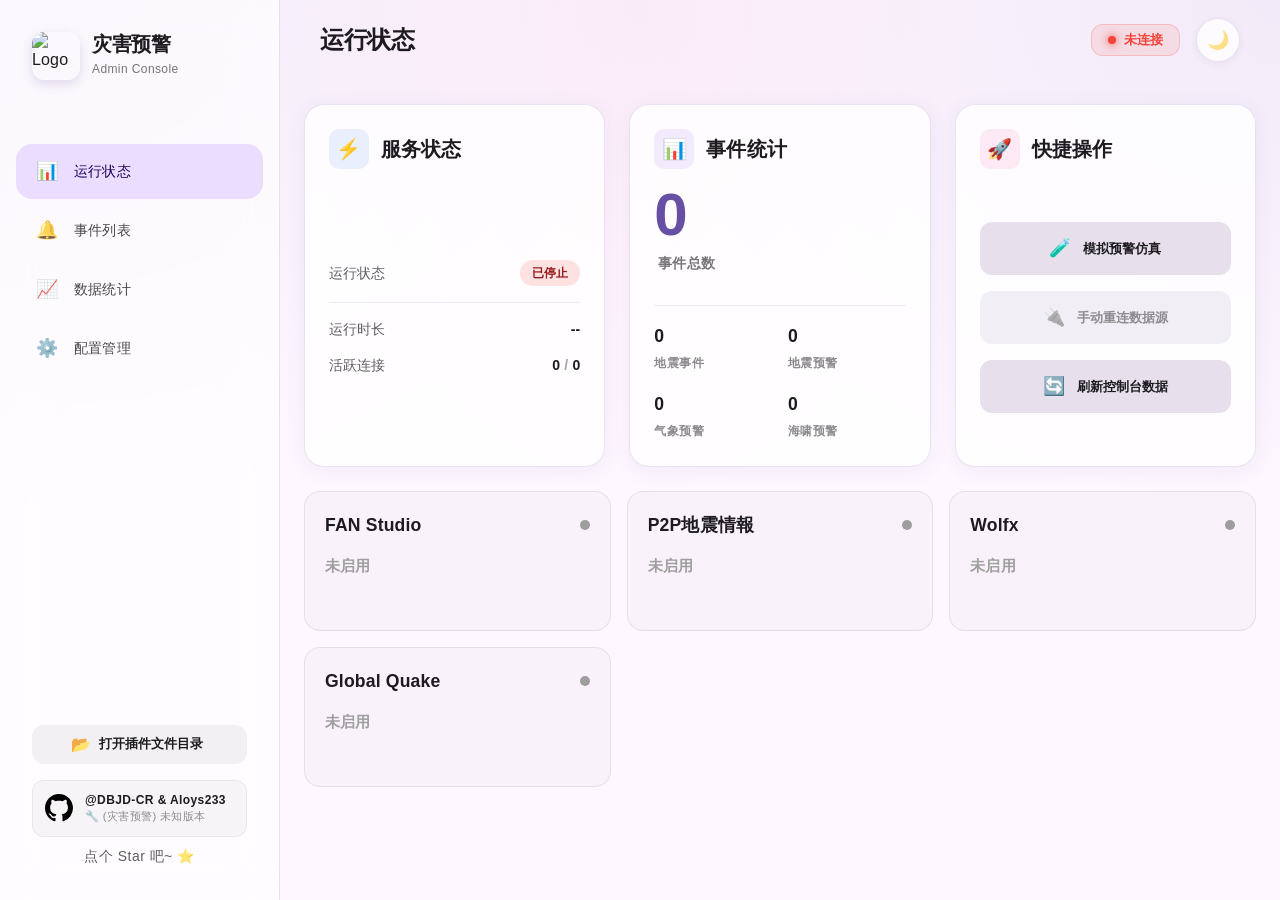
==== admin/index.html @ 59221e0e "feat: 添加数据库管理模块，支持历史事件数据的持久化存储与管理" ====
<!DOCTYPE html>
<html lang="zh-CN">

<head>
    <meta charset="UTF-8">
    <meta name="viewport" content="width=device-width, initial-scale=1.0, maximum-scale=5.0, user-scalable=yes">
    <meta name="mobile-web-app-capable" content="yes">
    <meta name="apple-mobile-web-app-capable" content="yes">
    <meta name="apple-mobile-web-app-status-bar-style" content="default">
    <title>灾害预警管理端</title>

    <!-- Favicon -->
    <link rel="icon" type="image/png" href="../logo.png">

    <!-- Fonts - 预加载 -->
    <link rel="preload" href="fonts/outfit.css" as="style">
    <link href="fonts/outfit.css" rel="stylesheet">

    <!-- 自定义 CSS -->
    <link rel="stylesheet" href="css/style.css">

    <!-- React 18 (生产环境) - defer加载 -->
    <script crossorigin src="lib/react.production.min.js" defer></script>
    <script crossorigin src="lib/react-dom.production.min.js" defer></script>

    <!-- Babel Standalone (用于浏览器实时编译 JSX) - defer加载 -->
    <script src="lib/babel.min.js" defer></script>

    <!-- Material UI 组件库 - defer加载 -->
    <script src="lib/material-ui.production.min.js" defer></script>

    <!-- Emotion (Material UI 的 CSS-in-JS 依赖) - defer加载 -->
    <script src="lib/emotion-react.umd.min.js" defer></script>
    <script src="lib/emotion-styled.umd.min.js" defer></script>
</head>

<body>
    <div id="root">
        <!-- 首屏加载骨架屏 -->
        <div id="loading-skeleton" style="
            display: flex;
            height: 100vh;
            background: linear-gradient(135deg, #667eea 0%, #764ba2 100%);
            align-items: center;
            justify-content: center;
            flex-direction: column;
            color: white;
            font-family: system-ui, -apple-system, sans-serif;
        ">
            <div style="
                width: 80px;
                height: 80px;
                background: rgba(255,255,255,0.2);
                border-radius: 20px;
                display: flex;
                align-items: center;
                justify-content: center;
                font-size: 48px;
                margin-bottom: 24px;
                animation: pulse 2s ease-in-out infinite;
            ">
                🌍
            </div>
            <div style="font-size: 24px; font-weight: 700; margin-bottom: 12px;">
                灾害预警管理端
            </div>
            <div style="font-size: 14px; opacity: 0.8; margin-bottom: 24px;">
                正在加载...
            </div>
            <!-- 进度条容器 -->
            <div style="
                width: 280px;
                height: 4px;
                background: rgba(255,255,255,0.2);
                border-radius: 2px;
                overflow: hidden;
            ">
                <!-- 进度条 -->
                <div style="
                    height: 100%;
                    width: 40%;
                    background: linear-gradient(90deg, 
                        rgba(255,255,255,0.3) 0%, 
                        rgba(255,255,255,0.9) 50%, 
                        rgba(255,255,255,0.3) 100%);
                    border-radius: 2px;
                    animation: loading-progress 1.5s ease-in-out infinite;
                "></div>
            </div>
        </div>
        <style>
            @keyframes pulse {
                0%, 100% { transform: scale(1); opacity: 1; }
                50% { transform: scale(1.05); opacity: 0.8; }
            }
            @keyframes loading-progress {
                0% {
                    transform: translateX(-100%) scaleX(0.3);
                }
                50% {
                    transform: translateX(50%) scaleX(0.8);
                }
                100% {
                    transform: translateX(200%) scaleX(0.3);
                }
            }
        </style>
    </div>

    <!-- 工具函数 -->
    <script src="js/utils/formatters.js" defer></script>

    <!-- Context -->
    <script type="text/babel" src="js/context/AppContext.jsx" defer></script>

    <!-- Hooks -->
    <script type="text/babel" src="js/hooks/useWebSocket.js" defer></script>
    <script type="text/babel" src="js/hooks/useApi.js" defer></script>

    <!-- 组件 (Components) -->
    <script type="text/babel" src="js/components/Toast.jsx" defer></script>
    <script type="text/babel" src="js/components/Header.jsx" defer></script>
    <script type="text/babel" src="js/components/Sidebar.jsx" defer></script>
    <script type="text/babel" src="js/components/StatusCard.jsx" defer></script>
    <script type="text/babel" src="js/components/StatsCard.jsx" defer></script>
    <script type="text/babel" src="js/components/ConnectionsGrid.jsx" defer></script>
    <script type="text/babel" src="js/components/NewsTicker.jsx" defer></script>
    <script type="text/babel" src="js/components/HorizontalTimeline.jsx" defer></script>
    <script type="text/babel" src="js/components/MagnitudeChart.jsx" defer></script>
    <script type="text/babel" src="js/components/TrendChart.jsx" defer></script>
    <script type="text/babel" src="js/components/CalendarHeatmap.jsx" defer></script>
    <script type="text/babel" src="js/components/EventsList.jsx" defer></script>
    <script type="text/babel" src="js/components/ConfigRenderer.jsx" defer></script>
    <script type="text/babel" src="js/components/SimulationModal.jsx" defer></script>

    <!-- 视图 (Views) -->
    <script type="text/babel" src="js/views/StatusView.jsx" defer></script>
    <script type="text/babel" src="js/views/EventsView.jsx" defer></script>
    <script type="text/babel" src="js/views/StatsView.jsx" defer></script>
    <script type="text/babel" src="js/views/ConfigView.jsx" defer></script>

    <!-- 主入口 -->
    <script type="text/babel" src="js/app.jsx" defer></script>
    
    <script>
        // 当React应用渲染完成后，移除加载骨架屏
        window.addEventListener('load', function() {
            setTimeout(function() {
                var skeleton = document.getElementById('loading-skeleton');
                if (skeleton) {
                    skeleton.style.opacity = '0';
                    skeleton.style.transition = 'opacity 0.3s ease-out';
                    setTimeout(function() {
                        skeleton.remove();
                    }, 300);
                }
            }, 100);
        });
    </script>
</body>

</html>
---- admin/fonts/outfit.css ----
@font-face {
  font-family: 'Outfit';
  font-style: normal;
  font-weight: 400;
  font-display: swap;
  src: url(outfit-400.ttf) format('truetype');
}
@font-face {
  font-family: 'Outfit';
  font-style: normal;
  font-weight: 500;
  font-display: swap;
  src: url(outfit-500.ttf) format('truetype');
}
@font-face {
  font-family: 'Outfit';
  font-style: normal;
  font-weight: 600;
  font-display: swap;
  src: url(outfit-600.ttf) format('truetype');
}
@font-face {
  font-family: 'Outfit';
  font-style: normal;
  font-weight: 700;
  font-display: swap;
  src: url(outfit-700.ttf) format('truetype');
}
@font-face {
  font-family: 'Outfit';
  font-style: normal;
  font-weight: 800;
  font-display: swap;
  src: url(outfit-800.ttf) format('truetype');
}
---- admin/fonts/outfit.css ----
@font-face {
  font-family: 'Outfit';
  font-style: normal;
  font-weight: 400;
  font-display: swap;
  src: url(outfit-400.ttf) format('truetype');
}
@font-face {
  font-family: 'Outfit';
  font-style: normal;
  font-weight: 500;
  font-display: swap;
  src: url(outfit-500.ttf) format('truetype');
}
@font-face {
  font-family: 'Outfit';
  font-style: normal;
  font-weight: 600;
  font-display: swap;
  src: url(outfit-600.ttf) format('truetype');
}
@font-face {
  font-family: 'Outfit';
  font-style: normal;
  font-weight: 700;
  font-display: swap;
  src: url(outfit-700.ttf) format('truetype');
}
@font-face {
  font-family: 'Outfit';
  font-style: normal;
  font-weight: 800;
  font-display: swap;
  src: url(outfit-800.ttf) format('truetype');
}
---- admin/css/style.css ----
/* Material Design 3 - 灾害预警主题 (增强和谐感) */
:root {
    /* --- MD3 颜色令牌 (紫色种子) --- */
    --md-sys-color-primary: #6750A4;
    --md-sys-color-on-primary: #FFFFFF;
    --md-sys-color-primary-container: #EADDFF;
    --md-sys-color-on-primary-container: #21005D;

    --md-sys-color-secondary: #625B71;
    --md-sys-color-on-secondary: #FFFFFF;
    --md-sys-color-secondary-container: #E8DEF8;
    --md-sys-color-on-secondary-container: #1D192B;

    --md-sys-color-surface: rgba(255, 255, 255, 0.8);
    --md-sys-color-on-surface: #1C1B1F;
    --md-sys-color-on-surface-variant: #49454F;
    --md-sys-color-surface-variant: #E7E0EC;
    
    --md-sys-color-background: #FEF7FF;
    --md-sys-color-outline-variant: rgba(103, 80, 164, 0.1);
    
    --glass-bg: rgba(255, 255, 255, 0.65);
    --glass-border: rgba(103, 80, 164, 0.15);
    --glass-shadow: 0 4px 20px 0 rgba(103, 80, 164, 0.08);

    /* --- 形状 --- */
    --radius-sm: 8px;
    --radius-md: 12px;
    --radius-lg: 20px;
    --radius-xl: 28px;
}

body.dark-theme {
    --md-sys-color-primary: #D0BCFF;
    --md-sys-color-on-primary: #381E72;
    --md-sys-color-primary-container: #4F378B;
    --md-sys-color-on-primary-container: #EADDFF;

    --md-sys-color-surface: rgba(28, 27, 31, 0.8);
    --md-sys-color-on-surface: #E6E1E5;
    --md-sys-color-on-surface-variant: #CAC4D0;
    --md-sys-color-surface-variant: #49454F;

    --md-sys-color-background: #141218;
    --md-sys-color-outline-variant: rgba(208, 188, 255, 0.1);

    --glass-bg: rgba(28, 27, 31, 0.7);
    --glass-border: rgba(208, 188, 255, 0.1);
    --glass-shadow: 0 8px 32px 0 rgba(0, 0, 0, 0.4);
}

/* 基础样式 */
* {
    box-sizing: border-box;
    margin: 0;
    padding: 0;
}

/* 统一过渡效果，确保主题切换时各区域动画一致 */
/* 注意：配置管理页面元素过多时，通配符选择器会导致严重的性能问题 */
body, .app, .sidebar, .main-content, .card, .btn, .nav-item, .config-card, .config-header,
.top-bar, .modal-container, input, select, textarea, button, .MuiPaper-root, .MuiAccordion-root,
.MuiAccordionSummary-root, .MuiAccordionDetails-root {
    transition: background-color 0.3s cubic-bezier(0.4, 0, 0.2, 1),
                color 0.3s cubic-bezier(0.4, 0, 0.2, 1),
                border-color 0.3s cubic-bezier(0.4, 0, 0.2, 1),
                box-shadow 0.3s cubic-bezier(0.4, 0, 0.2, 1);
}

/* 移动端触摸优化 */
html {
    -webkit-tap-highlight-color: transparent;
    -webkit-touch-callout: none;
    touch-action: manipulation;
}

body {
    background-color: var(--md-sys-color-background);
    background-image:
        radial-gradient(at 0% 0%, rgba(103, 80, 164, 0.08) 0, transparent 40%),
        radial-gradient(at 50% 0%, rgba(236, 72, 153, 0.05) 0, transparent 40%),
        radial-gradient(at 100% 0%, rgba(103, 80, 164, 0.08) 0, transparent 40%);
    background-attachment: fixed;
    color: var(--md-sys-color-on-surface);
    font-family: 'Outfit', "Microsoft YaHei", "PingFang SC", "Hiragino Sans GB", "Heiti SC", "WenQuanYi Micro Hei", -apple-system, BlinkMacSystemFont, "Segoe UI", Roboto, sans-serif;
    min-height: 100vh;
    /* 移除 body 上的 transition，使用全局通配符控制 */
    overflow-x: hidden;
}

/* 磨砂玻璃效果 */
.glass {
    background: var(--glass-bg);
    backdrop-filter: blur(16px);
    -webkit-backdrop-filter: blur(16px);
    border: 1px solid var(--glass-border);
    box-shadow: var(--glass-shadow);
}

/* 布局 */
.app {
    display: flex;
    height: 100vh;
    overflow: hidden;
}

/* 侧边栏 (左侧导航) */
.sidebar {
    width: 280px;
    height: 100%;
    background: var(--glass-bg);
    backdrop-filter: blur(24px);
    border-right: 1px solid var(--glass-border);
    display: flex;
    flex-direction: column;
    padding: 32px 16px;
    z-index: 50;
}

.sidebar-header {
    padding: 0 16px 32px;
    display: flex;
    align-items: center;
    gap: 12px;
}

.sidebar-logo-img {
    width: 48px;
    height: 48px;
    border-radius: 12px;
    box-shadow: 0 4px 12px rgba(103, 80, 164, 0.2);
    object-fit: contain;
}

.nav-item {
    padding: 14px 20px;
    border-radius: 16px;
    display: flex;
    align-items: center;
    gap: 16px;
    cursor: pointer;
    transition: all 0.25s cubic-bezier(0.4, 0, 0.2, 1);
    color: var(--md-sys-color-on-surface);
    opacity: 0.8;
    margin-bottom: 4px;
}

.nav-item:hover {
    background: rgba(103, 80, 164, 0.08);
    opacity: 1;
}

.nav-item.active {
    background: var(--md-sys-color-primary-container);
    color: var(--md-sys-color-on-primary-container);
    opacity: 1;
    font-weight: 600;
}

/* 主内容区域 */
.main-wrapper {
    flex: 1;
    display: flex;
    flex-direction: column;
    overflow: hidden;
}

.top-bar {
    height: 80px;
    padding: 0 40px;
    display: flex;
    align-items: center;
    justify-content: space-between;
    background: transparent;
}

.main-content {
    flex: 1;
    overflow-y: auto;
    padding: 0 24px 24px;
}

/* 仪表盘卡片 (Bento 风格) */
.dashboard-grid {
    display: grid;
    grid-template-columns: repeat(12, 1fr);
    gap: 24px;
}

.card {
    background: var(--md-sys-color-surface);
    border-radius: var(--radius-lg);
    padding: 24px;
    border: 1px solid var(--glass-border);
    box-shadow: var(--glass-shadow);
    transition: all 0.3s cubic-bezier(0.4, 0, 0.2, 1);
}

/* 配置页面专用卡片样式 - 固定高度，内部滚动 */
.config-card {
    height: calc(100vh - 104px); /* 视口高度减去顶部栏和边距 */
    display: flex;
    flex-direction: column;
    padding: 0 !important; /*以此接管padding控制*/
    overflow: hidden;
}

.config-header {
    padding: 20px 24px;
    flex-shrink: 0;
    border-bottom: 1px solid var(--glass-border);
    background: rgba(255, 255, 255, 0.5);
    backdrop-filter: blur(8px);
    z-index: 10;
}

body.dark-theme .config-header {
    background: rgba(20, 18, 24, 0.8); /* 增加不透明度，减弱透底亮度 */
    border-bottom: 1px solid rgba(255, 255, 255, 0.1);
}

.card:hover {
    transform: translateY(-4px);
    box-shadow: 0 12px 30px 0 rgba(103, 80, 164, 0.12);
}

/* Bento 跨列 */
.span-4 { grid-column: span 4; }
.span-8 { grid-column: span 8; }
.span-12 { grid-column: span 12; }

/* 状态徽章 */
.badge {
    padding: 4px 12px;
    border-radius: 99px;
    font-size: 12px;
    font-weight: 600;
}

.badge-success { background: #dcfce7; color: #166534; }
.badge-error { background: #fee2e2; color: #991b1b; }

/* 现有组件适配... */
.mag-badge {
    width: 48px;
    height: 48px;
    border-radius: 12px;
    display: flex;
    align-items: center;
    justify-content: center;
    font-weight: 700;
    color: white;
}

/* 按钮 */
.btn {
    padding: 10px 20px;
    border-radius: 12px;
    border: none;
    font-weight: 600;
    cursor: pointer;
    transition: all 0.2s;
}

.btn-primary {
    background: var(--md-sys-color-primary);
    color: white;
    box-shadow: 0 4px 12px rgba(59, 130, 246, 0.3);
}

.btn-primary:hover {
    transform: translateY(-1px);
    box-shadow: 0 6px 16px rgba(59, 130, 246, 0.4);
}

/* 通用操作按钮样式 */
.btn-action {
    width: 100%;
    background: var(--md-sys-color-surface-variant);
    color: var(--md-sys-color-on-surface);
    display: flex;
    align-items: center;
    justify-content: center; /* 确保水平居中 */
    gap: 12px; /* 增加图标和文字间距 */
    font-weight: 600;
    border: 1px solid transparent;
    transition: all 0.2s cubic-bezier(0.4, 0, 0.2, 1);
    padding: 12px 16px; /* 增加内边距 */
    line-height: 1.5; /* 优化行高 */
    cursor: pointer; /* 确保鼠标手势 */
}

/* 移除 .btn-action span 的默认样式干扰（如果有） */
.btn-action span {
    display: inline-flex;
    align-items: center;
    justify-content: center;
}

.btn-action:hover {
    background: var(--md-sys-color-secondary-container);
    color: var(--md-sys-color-on-secondary-container);
    border-color: var(--md-sys-color-outline-variant);
    transform: translateY(-2px);
    box-shadow: 0 4px 12px rgba(0, 0, 0, 0.08);
}

.btn-action:active {
    transform: translateY(0);
    box-shadow: none;
    opacity: 0.8; /* 增加按下时的视觉反馈 */
}

/* 暗色模式下的按钮覆盖样式 */
body.dark-theme .btn-action {
    background: rgba(255, 255, 255, 0.08); /* 稍微调亮背景 */
    color: var(--md-sys-color-on-surface);
    border: 1px solid rgba(255, 255, 255, 0.05); /* 微弱的边框增加层次感 */
}

body.dark-theme .btn-action:hover {
    background: rgba(208, 188, 255, 0.15); /* 悬停时使用更明显的主题色 */
    color: var(--md-sys-color-primary); /* 文字变亮紫色 */
    border-color: rgba(208, 188, 255, 0.3);
    box-shadow: 0 4px 16px rgba(0, 0, 0, 0.4); /* 暗色模式下更深的阴影 */
}

/* 模态框样式 */
.modal-overlay {
    position: fixed;
    inset: 0;
    background: rgba(15, 23, 42, 0.6);
    backdrop-filter: blur(8px);
    z-index: 100;
    display: flex;
    align-items: center;
    justify-content: center;
    animation: fadeIn 0.3s;
}

.modal-container {
    background: var(--md-sys-color-surface);
    width: 90%;
    max-width: 600px;
    border-radius: var(--radius-xl);
    padding: 32px;
    box-shadow: 0 25px 50px -12px rgba(0, 0, 0, 0.25);
}

@keyframes fadeIn { from { opacity: 0; } to { opacity: 1; } }

/* 滚动条 */
::-webkit-scrollbar { width: 6px; height: 6px; }
::-webkit-scrollbar-track { background: transparent; }
::-webkit-scrollbar-thumb {
    background: var(--md-sys-color-secondary-container);
    border-radius: 10px;
}
::-webkit-scrollbar-thumb:hover { background: var(--md-sys-color-secondary); }

/* 移动端滚动优化 */
.sidebar > div:nth-child(2),
.main-content {
    -webkit-overflow-scrolling: touch;
    scroll-behavior: smooth;
}

/* 按钮点击反馈 */
.nav-item,
.btn,
.btn-filter,
.event-card,
.connection-item {
    -webkit-tap-highlight-color: transparent;
    user-select: none;
}

.nav-item:active,
.btn:active,
.btn-filter:active {
    opacity: 0.7;
    transition: opacity 0.1s;
}

/* 连接网格 */
.connections-grid {
    display: grid;
    grid-template-columns: repeat(4, 1fr);
    gap: 16px;
    width: 100%;
}

.connection-item {
    background-color: var(--md-sys-color-surface);
    padding: 20px;
    border-radius: var(--radius-md);
    display: flex;
    flex-direction: column;
    gap: 8px;
    border: 1px solid var(--glass-border);
    transition: all 0.2s cubic-bezier(0.4, 0, 0.2, 1);
}

.connection-item:hover {
    transform: translateY(-2px);
    box-shadow: var(--glass-shadow);
    border-color: var(--md-sys-color-primary);
}

.connection-item.connected {
    background-color: rgba(76, 175, 80, 0.05);
    border-color: rgba(76, 175, 80, 0.2);
}

.connection-item.disconnected {
    background-color: rgba(0, 0, 0, 0.02);
    opacity: 0.8;
}

body.dark-theme .connection-item.disconnected {
    background-color: rgba(255, 255, 255, 0.02);
}

.conn-name {
    font-weight: 700;
    font-size: 15px;
}

.conn-status {
    font-size: 12px;
    font-weight: 700;
    letter-spacing: 0.5px;
    display: flex;
    justify-content: space-between;
    margin-top: 4px;
}

.connection-item.connected .conn-status {
    color: #4CAF50;
}

.connection-item.disconnected .conn-status {
    color: #F44336;
}

/* 筛选按钮 (MD3 Chips) */
.filter-group {
    display: flex;
    gap: 12px;
    background: transparent;
    padding: 0;
}

.btn-filter {
    background: transparent;
    color: var(--md-sys-color-on-surface-variant);
    border: 1px solid var(--md-sys-color-outline-variant);
    padding: 8px 20px;
    font-size: 14px;
    font-weight: 600;
    border-radius: 99px;
    cursor: pointer;
    transition: all 0.2s cubic-bezier(0.4, 0, 0.2, 1);
    display: flex;
    align-items: center;
    gap: 8px;
}

.btn-filter:hover {
    background: rgba(103, 80, 164, 0.05);
    border-color: var(--md-sys-color-primary);
}

.btn-filter.active {
    background: var(--md-sys-color-primary-container);
    color: var(--md-sys-color-on-primary-container);
    border-color: transparent;
    box-shadow: 0 2px 6px rgba(103, 80, 164, 0.1);
}

/* 事件列表和卡片 */
.events-list {
    display: flex; 
    flex-direction: column; 
    gap: 16px; 
}

.event-card {
    background: var(--md-sys-color-surface);
    padding: 20px 24px;
    border-radius: var(--radius-lg);
    display: flex;
    align-items: center;
    gap: 24px;
    border: 1px solid var(--glass-border);
    transition: all 0.25s cubic-bezier(0.4, 0, 0.2, 1);
}

.mag-badge {
    width: 56px;
    height: 56px;
    border-radius: 50% !important;
    display: flex;
    align-items: center;
    justify-content: center;
    font-weight: 800;
    font-size: 18px;
    flex-shrink: 0;
    box-shadow: 0 2px 10px rgba(0,0,0,0.04);
}

/* 徽章容器颜色 */
.badge-earthquake { background: #F3E5F5; color: #7B1FA2; }
.badge-tsunami { background: #E1F5FE; color: #0288D1; }
.badge-weather { background: #FFF3E0; color: #F57C00; }
.badge-unknown { background: #F5F5F5; color: #616161; }

body.dark-theme .badge-earthquake { background: #4A148C; color: #E1BEE7; }
body.dark-theme .badge-tsunami { background: #01579B; color: #B3E5FC; }
body.dark-theme .badge-weather { background: #E65100; color: #FFE0B2; }

.event-card:hover {
    background: var(--md-sys-color-surface-variant);
    border-color: var(--md-sys-color-primary);
    transform: translateX(6px);
}

/* 震级图表 (MD3 风格) */
.mag-stats-container {
    display: flex;
    flex-direction: column;
    gap: 20px;
    padding: 8px 0;
}

.mag-row {
    display: flex; /* 改用 Flex 布局，避免 Grid 的列宽限制导致溢出 */
    align-items: center;
    gap: 16px;
    width: 100%;
}

.mag-label {
    font-size: 15px;
    font-weight: 700;
    color: var(--md-sys-color-on-surface-variant);
    text-align: right;
    width: 90px; /* 稍微减小宽度 */
    flex-shrink: 0; /* 防止压缩 */
}

.mag-bar-container {
    height: 32px;
    background: transparent;
    display: flex;
    align-items: center;
    flex: 1; /* 占据剩余空间 */
    min-width: 0; /* 允许 Flex 子项缩小 */
}

.mag-bar-container {
    height: 32px;
    background: transparent;
    display: flex;
    align-items: center;
}

.mag-bar {
    height: 100%;
    background: var(--md-sys-color-primary);
    border-radius: 0 16px 16px 0; /* MD3 Rounded End */
    transition: width 1s cubic-bezier(0.34, 1.56, 0.64, 1);
    min-width: 6px;
}

.mag-value {
    font-size: 15px;
    font-weight: 800;
    color: var(--md-sys-color-primary);
}

.chart-card-header {
    display: flex;
    align-items: center;
    gap: 12px;
    margin-bottom: 32px;
}

.chart-card-header h6 {
    font-weight: 800;
    letter-spacing: -0.5px;
}

/* ========== 响应式设计 ========== */

/* 平板设备 (768px - 1024px) */
@media (max-width: 1024px) {
    .sidebar {
        width: 240px;
    }

    .top-bar {
        padding: 0 24px;
    }

    .main-content {
        padding: 0 24px 24px;
    }

    .dashboard-grid {
        gap: 16px;
        grid-template-columns: repeat(6, 1fr);
    }
    
    .span-4 { grid-column: span 3; }
    .span-8 { grid-column: span 6; }
    .span-12 { grid-column: span 6; }

    .connections-grid {
        grid-template-columns: repeat(2, 1fr);
        gap: 12px;
    }

    .card {
        padding: 20px;
    }
}

/* 移动设备 (最大 768px) */
@media (max-width: 768px) {
    /* 整体布局 */
    .app {
        flex-direction: column;
        height: auto;
        min-height: 100vh;
    }

    /* 侧边栏改为顶部导航 */
    .sidebar {
        width: 100%;
        height: auto;
        padding: 12px 16px;
        border-right: none;
        border-bottom: 1px solid var(--glass-border);
        flex-direction: column;
        gap: 12px;
    }

    .sidebar-header {
        padding: 0;
        flex-direction: row;
        justify-content: space-between;
        width: 100%;
    }

    .sidebar-logo-img {
        width: 40px;
        height: 40px;
    }

    /* 导航菜单横向滚动 */
    .sidebar > div:nth-child(2) {
        display: flex;
        flex-direction: row;
        gap: 8px;
        overflow-x: auto;
        overflow-y: hidden;
        margin: 0 !important;
        padding-bottom: 4px;
        -webkit-overflow-scrolling: touch;
        scrollbar-width: thin;
    }

    .nav-item {
        white-space: nowrap;
        padding: 10px 16px;
        margin-bottom: 0;
        flex-shrink: 0;
        font-size: 14px;
    }

    /* 隐藏底部信息栏在移动端 */
    .sidebar > div:nth-child(3) {
        display: none;
    }

    /* 顶部栏 */
    .top-bar {
        height: auto;
        min-height: 60px;
        padding: 12px 16px;
        flex-wrap: wrap;
        gap: 12px;
    }

    .top-bar > h5 {
        font-size: 1.25rem;
    }

    .top-bar > div {
        gap: 12px;
    }

    /* 主内容区 */
    .main-wrapper {
        flex: 1;
        overflow: visible;
    }

    .main-content {
        padding: 16px;
        overflow-y: visible;
        height: auto;
    }

    /* 网格布局 */
    .dashboard-grid {
        grid-template-columns: 1fr !important;
        gap: 12px;
    }

    .span-4, .span-8, .span-12 {
        grid-column: span 1 !important;
    }

    .connections-grid {
        grid-template-columns: 1fr;
        gap: 12px;
    }

    /* 卡片 */
    .card {
        padding: 16px;
        border-radius: var(--radius-md);
    }

    .card:hover {
        transform: none;
    }

    /* 事件卡片 */
    .event-card {
        flex-direction: row;
        flex-wrap: wrap;
        align-items: center;
        gap: 12px;
        padding: 16px;
    }

    .event-card:hover {
        transform: none;
    }

    .mag-badge {
        width: 48px;
        height: 48px;
        font-size: 16px;
    }

    /* 震级图表 */
    .mag-row {
        grid-template-columns: 70px 1fr 50px;
        gap: 10px;
    }

    .mag-label {
        font-size: 13px;
    }

    .mag-bar-container {
        height: 24px;
    }

    .mag-value {
        font-size: 13px;
    }

    /* 筛选按钮 */
    .filter-group {
        flex-wrap: wrap;
        gap: 8px;
    }

    .btn-filter {
        padding: 6px 14px;
        font-size: 13px;
    }

    /* 模态框 */
    .modal-container {
        width: calc(100% - 32px);
        max-width: none;
        padding: 20px;
        margin: 16px;
    }

    /* 连接项 */
    .connection-item {
        padding: 16px;
    }

    .connection-item:hover {
        transform: none;
    }
}

/* 小屏幕移动设备 (最大 480px) */
@media (max-width: 480px) {
    .sidebar {
        padding: 10px 12px;
    }

    .sidebar-header {
        gap: 8px;
    }

    .sidebar-logo-img {
        width: 36px;
        height: 36px;
    }

    .sidebar-header h6 {
        font-size: 1.1rem;
    }

    .sidebar-header .MuiTypography-caption {
        font-size: 0.7rem;
    }

    .nav-item {
        padding: 8px 14px;
        font-size: 13px;
    }

    .nav-item span {
        font-size: 16px !important;
    }

    .top-bar {
        padding: 10px 12px;
        min-height: 56px;
    }

    .top-bar > h5 {
        font-size: 1.1rem;
    }

    .top-bar > div > div {
        padding: 5px 12px;
    }

    .top-bar button {
        width: 40px !important;
        height: 40px !important;
    }

    .main-content {
        padding: 12px;
    }

    .card {
        padding: 14px;
    }

    .event-card {
        padding: 14px;
        gap: 10px;
    }

    .mag-badge {
        width: 44px;
        height: 44px;
        font-size: 15px;
    }

    .connection-item {
        padding: 12px;
    }

    .conn-name {
        font-size: 14px;
    }

    .conn-status {
        font-size: 11px;
    }

    .mag-row {
        grid-template-columns: 65px 1fr 45px;
        gap: 8px;
    }

    .mag-label {
        font-size: 12px;
    }

    .mag-bar-container {
        height: 20px;
    }

    .mag-value {
        font-size: 12px;
    }

    .btn {
        padding: 8px 14px;
        font-size: 13px;
    }

    .btn-filter {
        padding: 5px 12px;
        font-size: 12px;
    }

    .modal-container {
        padding: 16px;
        margin: 12px;
        width: calc(100% - 24px);
    }

    /* 统计卡片 */
    .chart-card-header {
        margin-bottom: 20px;
    }

    .chart-card-header h6 {
        font-size: 1rem;
    }
}

/* 超小屏幕 (最大 360px) */
@media (max-width: 360px) {
    .sidebar {
        padding: 8px 10px;
    }

    .sidebar-logo-img {
        width: 32px;
        height: 32px;
    }

    .nav-item {
        padding: 7px 12px;
        font-size: 12px;
    }

    .top-bar {
        padding: 8px 10px;
    }

    .main-content {
        padding: 10px;
    }

    .card {
        padding: 12px;
    }

    .event-card {
        padding: 12px;
    }
}

/* 横屏模式优化 */
@media (max-height: 600px) and (orientation: landscape) {
    .app {
        flex-direction: row;
    }

    .sidebar {
        width: 220px;
        height: 100vh;
        border-right: 1px solid var(--glass-border);
        border-bottom: none;
        padding: 16px 12px;
    }

    .sidebar-header {
        flex-direction: column;
        padding-bottom: 16px;
    }

    .sidebar > div:nth-child(2) {
        flex-direction: column;
        overflow-x: visible;
        overflow-y: auto;
    }

    .sidebar > div:nth-child(3) {
        display: block;
    }

    .nav-item {
        margin-bottom: 4px;
    }

    .top-bar {
        height: 56px;
        padding: 0 16px;
    }

    .card {
        padding: 14px;
    }
}

/* 打印样式 */
@media print {
    .sidebar {
        display: none !important;
    }

    .top-bar {
        display: none !important;
    }

    .main-content {
        padding: 0 !important;
    }

    .card {
        box-shadow: none !important;
        border: 1px solid #ddd !important;
        break-inside: avoid;
    }

    .event-card:hover {
        transform: none !important;
    }
}
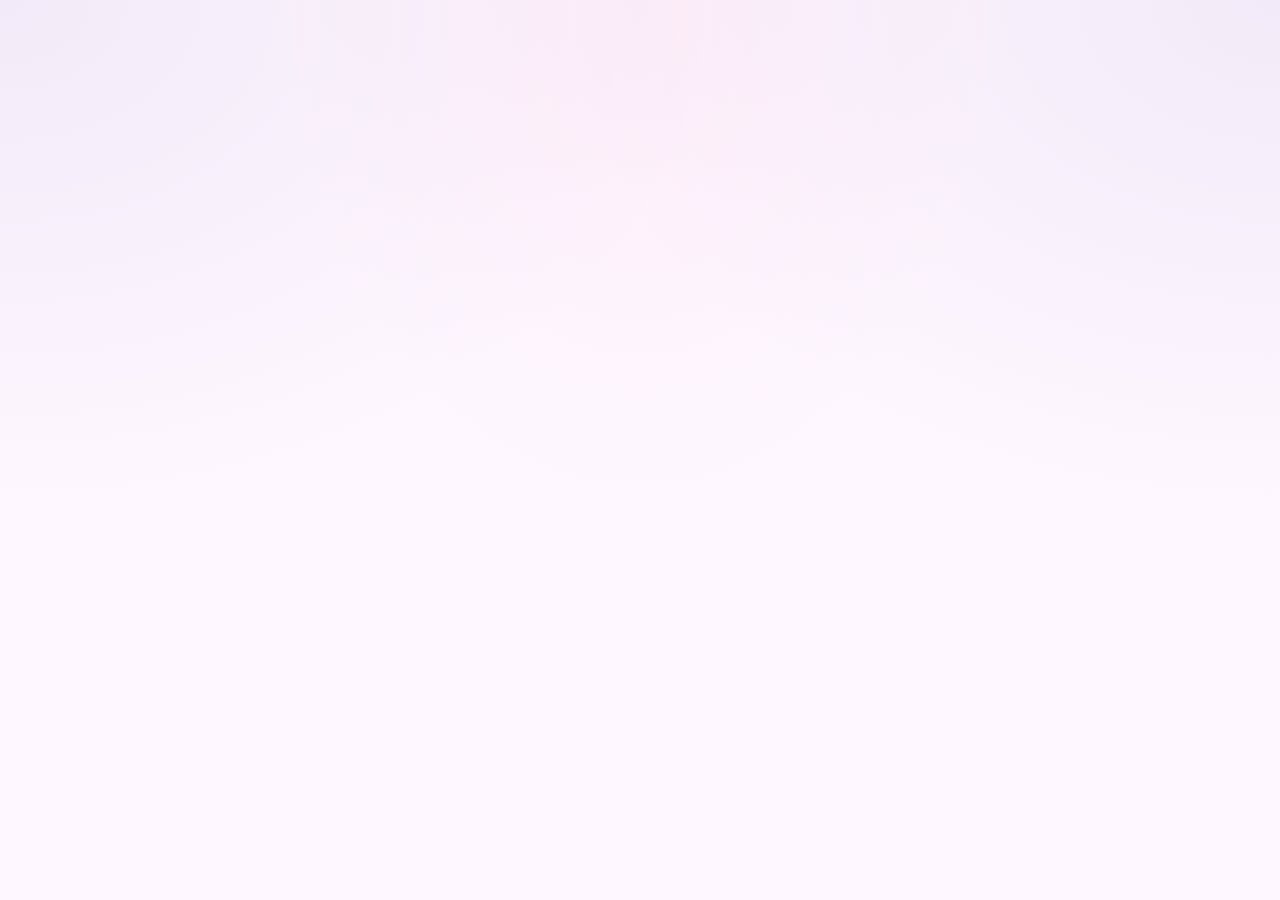
==== commit df61fc1e: "feat: 优化请求 URL 构建逻辑；增强 JSON 数据迁移和备份机制；更新 Toast 组件的自动关闭逻辑；添加后台延迟检测任务" ====
--- a/admin/index.html
+++ b/admin/index.html
@@ -23,8 +23,8 @@
     <script crossorigin src="lib/react.production.min.js" defer></script>
     <script crossorigin src="lib/react-dom.production.min.js" defer></script>
 
-    <!-- Babel Standalone (用于浏览器实时编译 JSX) - defer加载 -->
-    <script src="lib/babel.min.js" defer></script>
+    <!-- Babel Standalone (用于浏览器实时编译 JSX) - 不使用defer，确保在JSX脚本前加载 -->
+    <script src="lib/babel.min.js"></script>
 
     <!-- Material UI 组件库 - defer加载 -->
     <script src="lib/material-ui.production.min.js" defer></script>
@@ -111,36 +111,36 @@
     <script src="js/utils/formatters.js" defer></script>
 
     <!-- Context -->
-    <script type="text/babel" src="js/context/AppContext.jsx" defer></script>
+    <script type="text/babel" src="js/context/AppContext.jsx"></script>
 
     <!-- Hooks -->
-    <script type="text/babel" src="js/hooks/useWebSocket.js" defer></script>
-    <script type="text/babel" src="js/hooks/useApi.js" defer></script>
+    <script type="text/babel" src="js/hooks/useWebSocket.js"></script>
+    <script type="text/babel" src="js/hooks/useApi.js"></script>
 
     <!-- 组件 (Components) -->
-    <script type="text/babel" src="js/components/Toast.jsx" defer></script>
-    <script type="text/babel" src="js/components/Header.jsx" defer></script>
-    <script type="text/babel" src="js/components/Sidebar.jsx" defer></script>
-    <script type="text/babel" src="js/components/StatusCard.jsx" defer></script>
-    <script type="text/babel" src="js/components/StatsCard.jsx" defer></script>
-    <script type="text/babel" src="js/components/ConnectionsGrid.jsx" defer></script>
-    <script type="text/babel" src="js/components/NewsTicker.jsx" defer></script>
-    <script type="text/babel" src="js/components/HorizontalTimeline.jsx" defer></script>
-    <script type="text/babel" src="js/components/MagnitudeChart.jsx" defer></script>
-    <script type="text/babel" src="js/components/TrendChart.jsx" defer></script>
-    <script type="text/babel" src="js/components/CalendarHeatmap.jsx" defer></script>
-    <script type="text/babel" src="js/components/EventsList.jsx" defer></script>
-    <script type="text/babel" src="js/components/ConfigRenderer.jsx" defer></script>
-    <script type="text/babel" src="js/components/SimulationModal.jsx" defer></script>
+    <script type="text/babel" src="js/components/Toast.jsx"></script>
+    <script type="text/babel" src="js/components/Header.jsx"></script>
+    <script type="text/babel" src="js/components/Sidebar.jsx"></script>
+    <script type="text/babel" src="js/components/StatusCard.jsx"></script>
+    <script type="text/babel" src="js/components/StatsCard.jsx"></script>
+    <script type="text/babel" src="js/components/ConnectionsGrid.jsx"></script>
+    <script type="text/babel" src="js/components/NewsTicker.jsx"></script>
+    <script type="text/babel" src="js/components/HorizontalTimeline.jsx"></script>
+    <script type="text/babel" src="js/components/MagnitudeChart.jsx"></script>
+    <script type="text/babel" src="js/components/TrendChart.jsx"></script>
+    <script type="text/babel" src="js/components/CalendarHeatmap.jsx"></script>
+    <script type="text/babel" src="js/components/EventsList.jsx"></script>
+    <script type="text/babel" src="js/components/ConfigRenderer.jsx"></script>
+    <script type="text/babel" src="js/components/SimulationModal.jsx"></script>
 
     <!-- 视图 (Views) -->
-    <script type="text/babel" src="js/views/StatusView.jsx" defer></script>
-    <script type="text/babel" src="js/views/EventsView.jsx" defer></script>
-    <script type="text/babel" src="js/views/StatsView.jsx" defer></script>
-    <script type="text/babel" src="js/views/ConfigView.jsx" defer></script>
+    <script type="text/babel" src="js/views/StatusView.jsx"></script>
+    <script type="text/babel" src="js/views/EventsView.jsx"></script>
+    <script type="text/babel" src="js/views/StatsView.jsx"></script>
+    <script type="text/babel" src="js/views/ConfigView.jsx"></script>
 
     <!-- 主入口 -->
-    <script type="text/babel" src="js/app.jsx" defer></script>
+    <script type="text/babel" src="js/app.jsx"></script>
     
     <script>
         // 当React应用渲染完成后，移除加载骨架屏
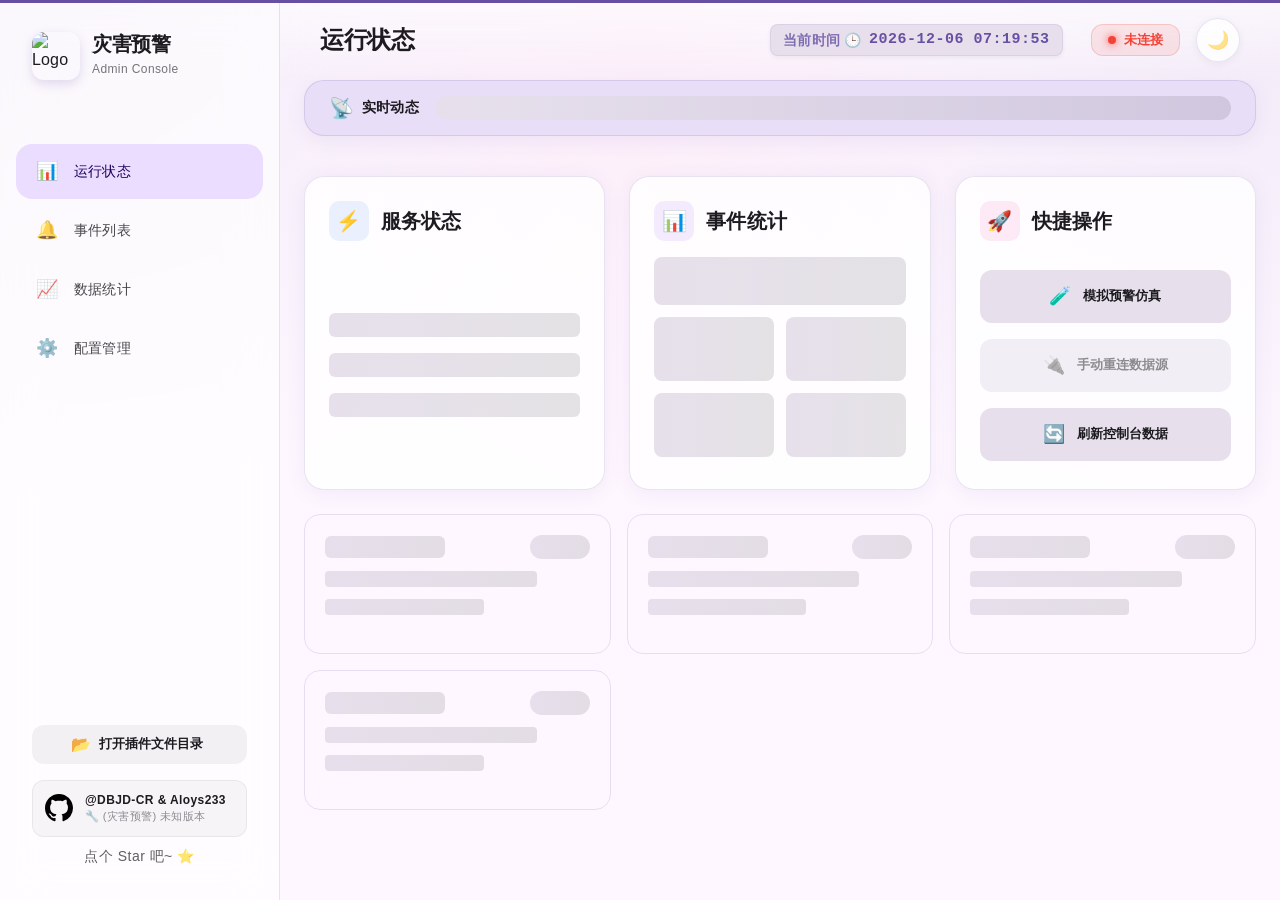
==== commit 3cec46d3: "Merge pull request #81 from DBJD-CR/dev/local refactor: 模拟模块重构、前端稳定性改进、后端数据源调整，地图瓦片加载优化与工作流修复" ====
--- a/admin/index.html
+++ b/admin/index.html
@@ -11,6 +11,20 @@
 
     <!-- Favicon -->
     <link rel="icon" type="image/png" href="../logo.png">
+    <link rel="preload" href="../logo.png" as="image" fetchpriority="high">
+
+    <script>
+        (function () {
+            try {
+                var savedTheme = localStorage.getItem('theme');
+                if (savedTheme === 'dark') {
+                    document.documentElement.classList.add('theme-dark');
+                }
+            } catch (e) {
+                /* 忽略 localStorage 不可用场景 */
+            }
+        })();
+    </script>
 
     <!-- Fonts - 预加载 -->
     <link rel="preload" href="fonts/outfit.css" as="style">
@@ -19,12 +33,17 @@
     <!-- 自定义 CSS -->
     <link rel="stylesheet" href="css/style.css">
 
+    <!-- 核心运行时脚本预加载 -->
+    <link rel="preload" href="lib/react.production.min.js" as="script">
+    <link rel="preload" href="lib/react-dom.production.min.js" as="script">
+    <link rel="preload" href="lib/material-ui.production.min.js" as="script">
+
     <!-- React 18 (生产环境) - defer加载 -->
     <script crossorigin src="lib/react.production.min.js" defer></script>
     <script crossorigin src="lib/react-dom.production.min.js" defer></script>
 
-    <!-- Babel Standalone (用于浏览器实时编译 JSX) - 不使用defer，确保在JSX脚本前加载 -->
-    <script src="lib/babel.min.js"></script>
+    <!-- Babel Standalone (用于浏览器实时编译 JSX) -->
+    <script src="lib/babel.min.js" defer></script>
 
     <!-- Material UI 组件库 - defer加载 -->
     <script src="lib/material-ui.production.min.js" defer></script>
@@ -35,128 +54,105 @@
 </head>
 
 <body>
-    <div id="root">
+    <div id="root" aria-busy="true" aria-live="polite">
         <!-- 首屏加载骨架屏 -->
-        <div id="loading-skeleton" style="
-            display: flex;
-            height: 100vh;
-            background: linear-gradient(135deg, #667eea 0%, #764ba2 100%);
-            align-items: center;
-            justify-content: center;
-            flex-direction: column;
-            color: white;
-            font-family: system-ui, -apple-system, sans-serif;
-        ">
-            <div style="
-                width: 80px;
-                height: 80px;
-                background: rgba(255,255,255,0.2);
-                border-radius: 20px;
-                display: flex;
-                align-items: center;
-                justify-content: center;
-                font-size: 48px;
-                margin-bottom: 24px;
-                animation: pulse 2s ease-in-out infinite;
-            ">
-                🌍
+        <div id="loading-skeleton" class="boot-loader" role="status" aria-live="polite" aria-atomic="true">
+            <div class="boot-loader__logo" aria-hidden="true">🌍</div>
+            <div class="boot-loader__title">灾害预警管理端</div>
+            <div class="boot-loader__subtitle">正在加载...</div>
+            <div class="boot-loader__progress" aria-hidden="true">
+                <div class="boot-loader__progress-bar"></div>
             </div>
-            <div style="font-size: 24px; font-weight: 700; margin-bottom: 12px;">
-                灾害预警管理端
-            </div>
-            <div style="font-size: 14px; opacity: 0.8; margin-bottom: 24px;">
-                正在加载...
-            </div>
-            <!-- 进度条容器 -->
-            <div style="
-                width: 280px;
-                height: 4px;
-                background: rgba(255,255,255,0.2);
-                border-radius: 2px;
-                overflow: hidden;
-            ">
-                <!-- 进度条 -->
-                <div style="
-                    height: 100%;
-                    width: 40%;
-                    background: linear-gradient(90deg, 
-                        rgba(255,255,255,0.3) 0%, 
-                        rgba(255,255,255,0.9) 50%, 
-                        rgba(255,255,255,0.3) 100%);
-                    border-radius: 2px;
-                    animation: loading-progress 1.5s ease-in-out infinite;
-                "></div>
-            </div>
+            <span class="visually-hidden">应用资源加载中，请稍候</span>
         </div>
-        <style>
-            @keyframes pulse {
-                0%, 100% { transform: scale(1); opacity: 1; }
-                50% { transform: scale(1.05); opacity: 0.8; }
-            }
-            @keyframes loading-progress {
-                0% {
-                    transform: translateX(-100%) scaleX(0.3);
-                }
-                50% {
-                    transform: translateX(50%) scaleX(0.8);
-                }
-                100% {
-                    transform: translateX(200%) scaleX(0.3);
-                }
-            }
-        </style>
     </div>
 
     <!-- 工具函数 -->
     <script src="js/utils/formatters.js" defer></script>
 
     <!-- Context -->
-    <script type="text/babel" src="js/context/AppContext.jsx"></script>
+    <script type="text/babel" src="js/context/AppContext.jsx" defer></script>
 
     <!-- Hooks -->
-    <script type="text/babel" src="js/hooks/useWebSocket.js"></script>
-    <script type="text/babel" src="js/hooks/useApi.js"></script>
+    <script type="text/babel" src="js/hooks/useWebSocket.js" defer></script>
+    <script type="text/babel" src="js/hooks/useApi.js" defer></script>
 
     <!-- 组件 (Components) -->
-    <script type="text/babel" src="js/components/Toast.jsx"></script>
-    <script type="text/babel" src="js/components/Header.jsx"></script>
-    <script type="text/babel" src="js/components/Sidebar.jsx"></script>
-    <script type="text/babel" src="js/components/StatusCard.jsx"></script>
-    <script type="text/babel" src="js/components/StatsCard.jsx"></script>
-    <script type="text/babel" src="js/components/ConnectionsGrid.jsx"></script>
-    <script type="text/babel" src="js/components/NewsTicker.jsx"></script>
-    <script type="text/babel" src="js/components/HorizontalTimeline.jsx"></script>
-    <script type="text/babel" src="js/components/MagnitudeChart.jsx"></script>
-    <script type="text/babel" src="js/components/TrendChart.jsx"></script>
-    <script type="text/babel" src="js/components/CalendarHeatmap.jsx"></script>
-    <script type="text/babel" src="js/components/EventsList.jsx"></script>
-    <script type="text/babel" src="js/components/ConfigRenderer.jsx"></script>
-    <script type="text/babel" src="js/components/SimulationModal.jsx"></script>
+    <!-- Common -->
+    <script type="text/babel" src="js/components/common/Toast.jsx" defer></script>
+    <script type="text/babel" src="js/components/common/Header.jsx" defer></script>
+    <script type="text/babel" src="js/components/common/Sidebar.jsx" defer></script>
+
+    <!-- Status View Components -->
+    <script type="text/babel" src="js/components/status/StatusCard.jsx" defer></script>
+    <script type="text/babel" src="js/components/status/ConnectionsGrid.jsx" defer></script>
+    <script type="text/babel" src="js/components/status/NewsTicker.jsx" defer></script>
+    <script type="text/babel" src="js/components/status/SimulationModal.jsx" defer></script>
+
+    <!-- Stats View Components -->
+    <script type="text/babel" src="js/components/stats/StatsCard.jsx" defer></script>
+    <script type="text/babel" src="js/components/stats/MagnitudeChart.jsx" defer></script>
+    <script type="text/babel" src="js/components/stats/TrendChart.jsx" defer></script>
+    <script type="text/babel" src="js/components/stats/CalendarHeatmap.jsx" defer></script>
+    <script type="text/babel" src="js/components/stats/MaxMagCard.jsx" defer></script>
+    <script type="text/babel" src="js/components/stats/TopListCard.jsx" defer></script>
+    <script type="text/babel" src="js/components/stats/WeatherLevelCard.jsx" defer></script>
+    <script type="text/babel" src="js/components/stats/LogStatsCard.jsx" defer></script>
+
+    <!-- Events View Components -->
+    <script type="text/babel" src="js/components/events/HorizontalTimeline.jsx" defer></script>
+    <script type="text/babel" src="js/components/events/EventsList.jsx" defer></script>
+
+    <!-- Config View Components -->
+    <script type="text/babel" src="js/components/config/ConfigRenderer.jsx" defer></script>
 
     <!-- 视图 (Views) -->
-    <script type="text/babel" src="js/views/StatusView.jsx"></script>
-    <script type="text/babel" src="js/views/EventsView.jsx"></script>
-    <script type="text/babel" src="js/views/StatsView.jsx"></script>
-    <script type="text/babel" src="js/views/ConfigView.jsx"></script>
+    <script type="text/babel" src="js/views/StatusView.jsx" defer></script>
+    <script type="text/babel" src="js/views/EventsView.jsx" defer></script>
+    <script type="text/babel" src="js/views/StatsView.jsx" defer></script>
+    <script type="text/babel" src="js/views/ConfigView.jsx" defer></script>
 
     <!-- 主入口 -->
-    <script type="text/babel" src="js/app.jsx"></script>
+    <script type="text/babel" src="js/app.jsx" defer></script>
     
     <script>
-        // 当React应用渲染完成后，移除加载骨架屏
-        window.addEventListener('load', function() {
-            setTimeout(function() {
+        (function () {
+            var hidden = false;
+            var start = (window.performance && typeof performance.now === 'function') ? performance.now() : Date.now();
+            var MIN_VISIBLE_MS = 280;
+
+            function doHide() {
+                if (hidden) return;
+                hidden = true;
+
                 var skeleton = document.getElementById('loading-skeleton');
-                if (skeleton) {
-                    skeleton.style.opacity = '0';
-                    skeleton.style.transition = 'opacity 0.3s ease-out';
-                    setTimeout(function() {
-                        skeleton.remove();
-                    }, 300);
-                }
-            }, 100);
-        });
+                if (!skeleton) return;
+
+                skeleton.classList.add('is-exiting');
+                setTimeout(function () {
+                    if (skeleton && skeleton.parentNode) {
+                        skeleton.parentNode.removeChild(skeleton);
+                    }
+
+                    var root = document.getElementById('root');
+                    if (root) {
+                        root.setAttribute('aria-busy', 'false');
+                    }
+                }, 320);
+            }
+
+            window.__ASTRBOT_HIDE_BOOTLOADER = function () {
+                var now = (window.performance && typeof performance.now === 'function') ? performance.now() : Date.now();
+                var delay = Math.max(0, MIN_VISIBLE_MS - (now - start));
+                setTimeout(doHide, delay);
+            };
+
+            // 兜底：若应用初始化异常，窗口 load 后仍自动隐藏
+            window.addEventListener('load', function () {
+                setTimeout(window.__ASTRBOT_HIDE_BOOTLOADER, 1200);
+            }, { once: true });
+        })();
     </script>
 </body>
 
-</html>+</html>
--- a/admin/css/style.css
+++ b/admin/css/style.css
@@ -28,9 +28,32 @@
     --radius-md: 12px;
     --radius-lg: 20px;
     --radius-xl: 28px;
+
+    /* --- 顶栏 --- */
+    --top-bar-height: 80px;
 }
 
 body.dark-theme {
+    --md-sys-color-primary: #D0BCFF;
+    --md-sys-color-on-primary: #381E72;
+    --md-sys-color-primary-container: #4F378B;
+    --md-sys-color-on-primary-container: #EADDFF;
+
+    --md-sys-color-surface: rgba(28, 27, 31, 0.8);
+    --md-sys-color-on-surface: #E6E1E5;
+    --md-sys-color-on-surface-variant: #CAC4D0;
+    --md-sys-color-surface-variant: #49454F;
+
+    --md-sys-color-background: #141218;
+    --md-sys-color-outline-variant: rgba(208, 188, 255, 0.1);
+
+    --glass-bg: rgba(28, 27, 31, 0.7);
+    --glass-border: rgba(208, 188, 255, 0.1);
+    --glass-shadow: 0 8px 32px 0 rgba(0, 0, 0, 0.4);
+}
+
+/* 首屏主题预初始化（在 React 挂载前生效，减少 FOUC） */
+html.theme-dark body {
     --md-sys-color-primary: #D0BCFF;
     --md-sys-color-on-primary: #381E72;
     --md-sys-color-primary-container: #4F378B;
@@ -88,6 +111,113 @@
     overflow-x: hidden;
 }
 
+/* 无障碍：仅供读屏器读取 */
+.visually-hidden {
+    position: absolute;
+    width: 1px;
+    height: 1px;
+    padding: 0;
+    margin: -1px;
+    overflow: hidden;
+    clip: rect(0, 0, 0, 0);
+    white-space: nowrap;
+    border: 0;
+}
+
+/* 首屏加载页（结构化样式，替代内联） */
+.boot-loader {
+    position: fixed;
+    inset: 0;
+    z-index: 9999;
+    display: flex;
+    flex-direction: column;
+    align-items: center;
+    justify-content: center;
+    color: #fff;
+    font-family: 'Outfit', -apple-system, BlinkMacSystemFont, "Segoe UI", Roboto, sans-serif;
+    background:
+        radial-gradient(circle at 20% 20%, rgba(255, 255, 255, 0.12), transparent 42%),
+        linear-gradient(135deg, #667eea 0%, #764ba2 100%);
+    opacity: 1;
+    transform: translateZ(0);
+    will-change: opacity, transform;
+}
+
+html.theme-dark .boot-loader,
+body.dark-theme .boot-loader {
+    background:
+        radial-gradient(circle at 20% 20%, rgba(208, 188, 255, 0.14), transparent 42%),
+        linear-gradient(135deg, #1a1630 0%, #2b1f47 100%);
+}
+
+#loading-skeleton.is-exiting {
+    opacity: 0;
+    transform: scale(0.985);
+    transition: opacity 0.3s ease-out, transform 0.3s ease-out;
+}
+
+.boot-loader__logo {
+    width: 80px;
+    height: 80px;
+    border-radius: 20px;
+    margin-bottom: 24px;
+    display: flex;
+    align-items: center;
+    justify-content: center;
+    font-size: 48px;
+    background: rgba(255, 255, 255, 0.18);
+    backdrop-filter: blur(8px);
+    -webkit-backdrop-filter: blur(8px);
+    animation: boot-loader-pulse 2s ease-in-out infinite;
+    will-change: transform, opacity;
+}
+
+.boot-loader__title {
+    font-size: 24px;
+    font-weight: 700;
+    margin-bottom: 12px;
+    letter-spacing: 0.01em;
+}
+
+.boot-loader__subtitle {
+    font-size: 14px;
+    opacity: 0.84;
+    margin-bottom: 24px;
+}
+
+.boot-loader__progress {
+    width: min(280px, 72vw);
+    height: 4px;
+    border-radius: 999px;
+    overflow: hidden;
+    background: rgba(255, 255, 255, 0.18);
+    contain: paint;
+}
+
+.boot-loader__progress-bar {
+    height: 100%;
+    width: 42%;
+    border-radius: 999px;
+    background: linear-gradient(90deg,
+        rgba(255, 255, 255, 0.2) 0%,
+        rgba(255, 255, 255, 0.95) 50%,
+        rgba(255, 255, 255, 0.2) 100%);
+    animation: boot-loader-progress 1.45s ease-in-out infinite;
+    will-change: transform;
+    transform: translate3d(-110%, 0, 0) scaleX(0.35);
+}
+
+@keyframes boot-loader-pulse {
+    0%, 100% { transform: scale(1); opacity: 1; }
+    50% { transform: scale(1.05); opacity: 0.85; }
+}
+
+@keyframes boot-loader-progress {
+    0% { transform: translate3d(-110%, 0, 0) scaleX(0.35); }
+    50% { transform: translate3d(40%, 0, 0) scaleX(0.85); }
+    100% { transform: translate3d(220%, 0, 0) scaleX(0.35); }
+}
+
 /* 磨砂玻璃效果 */
 .glass {
     background: var(--glass-bg);
@@ -163,21 +293,66 @@
     display: flex;
     flex-direction: column;
     overflow: hidden;
+    position: relative;
 }
 
 .top-bar {
-    height: 80px;
+    height: var(--top-bar-height);
     padding: 0 40px;
     display: flex;
     align-items: center;
     justify-content: space-between;
+    position: absolute;
+    top: 0;
+    left: 0;
+    right: 0;
+    z-index: 10;
     background: transparent;
+    overflow: hidden; /* 裁剪伪元素，防止模糊层影响下方内容 */
+    isolation: isolate; /* 创建独立层叠上下文，约束 backdrop-filter 影响范围 */
+}
+
+/* 模糊渐变层放在伪元素上，不影响内容文字透明度 */
+/* 仅覆盖顶栏高度，避免 backdrop-filter 向下影响内容区域 */
+.top-bar::before {
+    content: '';
+    position: absolute;
+    top: 0;
+    left: 0;
+    right: 0;
+    bottom: 0;
+    backdrop-filter: blur(20px);
+    -webkit-backdrop-filter: blur(20px);
+    background: linear-gradient(
+        to bottom,
+        var(--glass-bg) 0%,
+        rgba(255, 255, 255, 0.22) 70%,
+        rgba(255, 255, 255, 0.08) 100%
+    );
+    pointer-events: none;
+    z-index: 0;
+}
+
+body.dark-theme .top-bar::before {
+    background: linear-gradient(
+        to bottom,
+        rgba(20, 18, 24, 0.9) 0%,
+        rgba(20, 18, 24, 0.9) 35%,
+        rgba(20, 18, 24, 0.15) 65%,
+        transparent 100%
+    );
+}
+
+/* 顶栏内容在模糊层之上 */
+.top-bar > * {
+    position: relative;
+    z-index: 1;
 }
 
 .main-content {
     flex: 1;
     overflow-y: auto;
-    padding: 0 24px 24px;
+    padding: var(--top-bar-height) 24px 24px;
 }
 
 /* 仪表盘卡片 (Bento 风格) */
@@ -198,7 +373,7 @@
 
 /* 配置页面专用卡片样式 - 固定高度，内部滚动 */
 .config-card {
-    height: calc(100vh - 104px); /* 视口高度减去顶部栏和边距 */
+    height: calc(100vh - var(--top-bar-height) - 24px); /* 视口高度减去顶部栏和底部边距 */
     display: flex;
     flex-direction: column;
     padding: 0 !important; /*以此接管padding控制*/
@@ -219,7 +394,7 @@
     border-bottom: 1px solid rgba(255, 255, 255, 0.1);
 }
 
-.card:hover {
+.card:hover:not(.news-ticker-card) {
     transform: translateY(-4px);
     box-shadow: 0 12px 30px 0 rgba(103, 80, 164, 0.12);
 }
@@ -684,13 +859,21 @@
         display: none;
     }
 
-    /* 顶部栏 */
+    /* 顶部栏：移动端回归正常文档流，取消模糊伪元素 */
     .top-bar {
+        position: relative;
+        top: auto;
+        left: auto;
+        right: auto;
         height: auto;
-        min-height: 60px;
+        min-height: calc(var(--top-bar-height) * 0.75);
         padding: 12px 16px;
         flex-wrap: wrap;
         gap: 12px;
+    }
+
+    .top-bar::before {
+        display: none;
     }
 
     .top-bar > h5 {
@@ -1027,4 +1210,55 @@
     .event-card:hover {
         transform: none !important;
     }
-}+}
+/* ========== 骨架屏动画 ========== */
+.skeleton {
+    background: linear-gradient(
+        90deg,
+        var(--md-sys-color-surface-variant) 0%,
+        rgba(var(--md-sys-color-on-surface-variant-rgb, 73, 69, 79), 0.15) 50%,
+        var(--md-sys-color-surface-variant) 100%
+    );
+    background-size: 200% 100%;
+    animation: skeleton-loading 1.5s ease-in-out infinite;
+    border-radius: var(--radius-sm);
+    will-change: background-position;
+}
+
+@keyframes skeleton-loading {
+    0% {
+        background-position: 200% 0;
+    }
+    100% {
+        background-position: -200% 0;
+    }
+}
+
+body.dark-theme .skeleton,
+html.theme-dark .skeleton {
+    background: linear-gradient(
+        90deg,
+        var(--md-sys-color-surface-variant) 0%,
+        rgba(202, 196, 208, 0.15) 50%,
+        var(--md-sys-color-surface-variant) 100%
+    );
+    background-size: 200% 100%;
+}
+
+/* 可访问性：系统偏好减少动态效果 */
+@media (prefers-reduced-motion: reduce) {
+    .boot-loader__logo,
+    .boot-loader__progress-bar,
+    .skeleton {
+        animation: none !important;
+    }
+
+    #loading-skeleton.is-exiting {
+        transition: opacity 0.15s linear !important;
+        transform: none !important;
+    }
+
+    .boot-loader__progress-bar {
+        transform: translate3d(0, 0, 0) scaleX(1);
+    }
+}
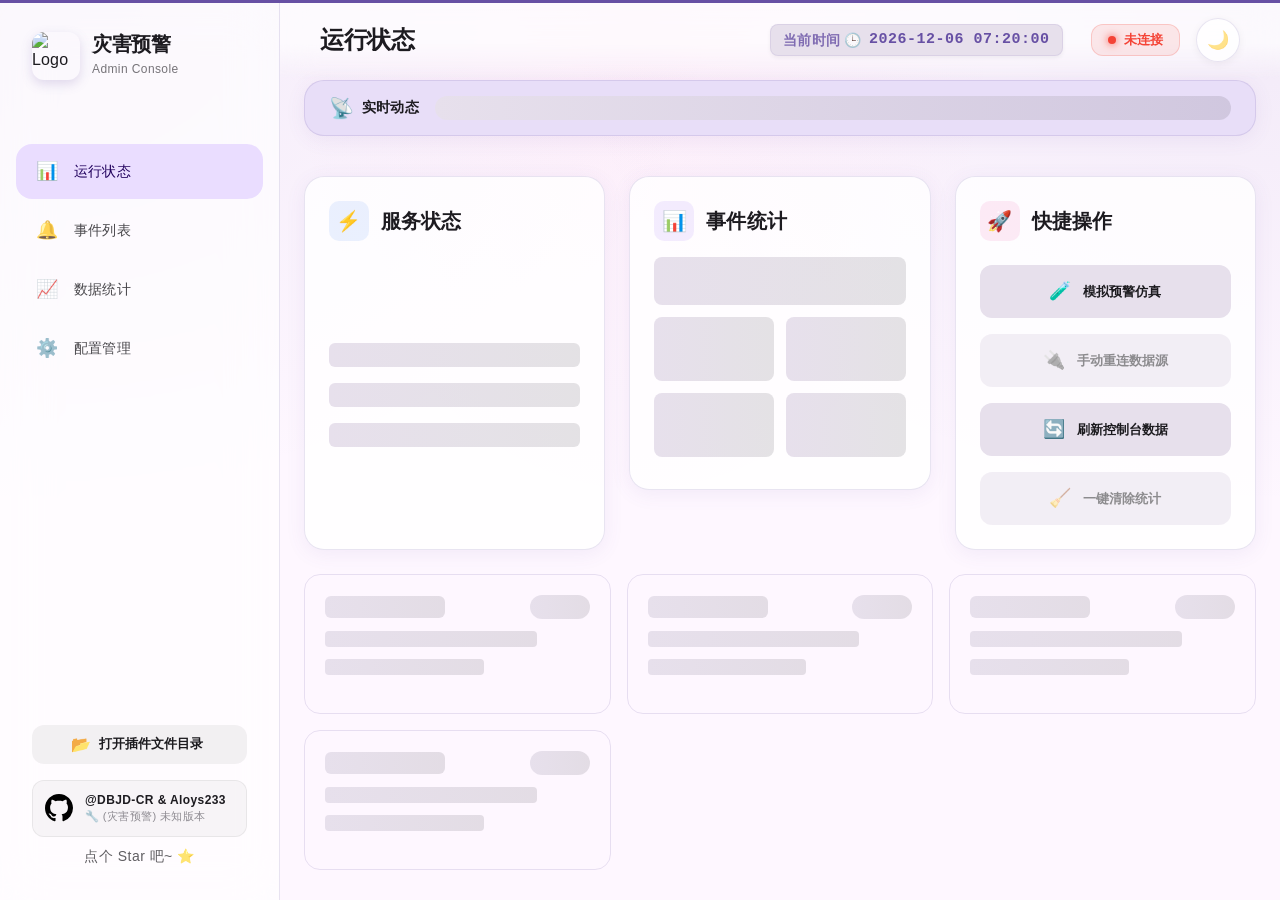
==== commit 3014fc7e: "feat: 注册新的 hook Co-authored-by: openai-codex[bot] <openai-codex[bot]@users.noreply.github.com> Co-au" ====
--- a/admin/index.html
+++ b/admin/index.html
@@ -75,6 +75,7 @@
 
     <!-- Hooks -->
     <script type="text/babel" src="js/hooks/useWebSocket.js" defer></script>
+    <script type="text/babel" src="js/hooks/usePreservedScroll.js" defer></script>
     <script type="text/babel" src="js/hooks/useApi.js" defer></script>
 
     <!-- 组件 (Components) -->
--- a/admin/css/style.css
+++ b/admin/css/style.css
@@ -321,26 +321,18 @@
     left: 0;
     right: 0;
     bottom: 0;
-    backdrop-filter: blur(20px);
-    -webkit-backdrop-filter: blur(20px);
-    background: linear-gradient(
-        to bottom,
-        var(--glass-bg) 0%,
-        rgba(255, 255, 255, 0.22) 70%,
-        rgba(255, 255, 255, 0.08) 100%
-    );
+    backdrop-filter: blur(16px);
+    -webkit-backdrop-filter: blur(16px);
+    background: rgba(255, 255, 255, 0.68);
+    /* 顶部保持不透明以遮挡内容，仅底边消融 */
+    -webkit-mask-image: linear-gradient(to bottom, black 55%, transparent 100%);
+    mask-image: linear-gradient(to bottom, black 55%, transparent 100%);
     pointer-events: none;
     z-index: 0;
 }
 
 body.dark-theme .top-bar::before {
-    background: linear-gradient(
-        to bottom,
-        rgba(20, 18, 24, 0.9) 0%,
-        rgba(20, 18, 24, 0.9) 35%,
-        rgba(20, 18, 24, 0.15) 65%,
-        transparent 100%
-    );
+    background: rgba(20, 18, 24, 0.88);
 }
 
 /* 顶栏内容在模糊层之上 */
@@ -654,10 +646,21 @@
 }
 
 /* 事件列表和卡片 */
+.events-scroll-window {
+    max-height: clamp(360px, 62vh, 760px);
+    overflow-y: auto;
+    overflow-x: hidden;
+    padding-right: 6px;
+    margin-bottom: 8px;
+    scroll-behavior: smooth;
+    -webkit-overflow-scrolling: touch;
+}
+
 .events-list {
-    display: flex; 
-    flex-direction: column; 
-    gap: 16px; 
+    display: flex;
+    flex-direction: column;
+    gap: 16px;
+    min-height: min-content;
 }
 
 .event-card {
@@ -674,7 +677,7 @@
 .mag-badge {
     width: 56px;
     height: 56px;
-    border-radius: 50% !important;
+    border-radius: 12px;
     display: flex;
     align-items: center;
     justify-content: center;
@@ -682,15 +685,16 @@
     font-size: 18px;
     flex-shrink: 0;
     box-shadow: 0 2px 10px rgba(0,0,0,0.04);
+    overflow: hidden;
 }
 
 /* 徽章容器颜色 */
-.badge-earthquake { background: #F3E5F5; color: #7B1FA2; }
+.badge-earthquake { background: transparent; color: inherit; }
 .badge-tsunami { background: #E1F5FE; color: #0288D1; }
 .badge-weather { background: #FFF3E0; color: #F57C00; }
 .badge-unknown { background: #F5F5F5; color: #616161; }
 
-body.dark-theme .badge-earthquake { background: #4A148C; color: #E1BEE7; }
+body.dark-theme .badge-earthquake { background: transparent; color: inherit; }
 body.dark-theme .badge-tsunami { background: #01579B; color: #B3E5FC; }
 body.dark-theme .badge-weather { background: #E65100; color: #FFE0B2; }
 
@@ -922,6 +926,12 @@
     }
 
     /* 事件卡片 */
+    .events-scroll-window {
+        max-height: none;
+        overflow: visible;
+        padding-right: 0;
+    }
+
     .event-card {
         flex-direction: row;
         flex-wrap: wrap;
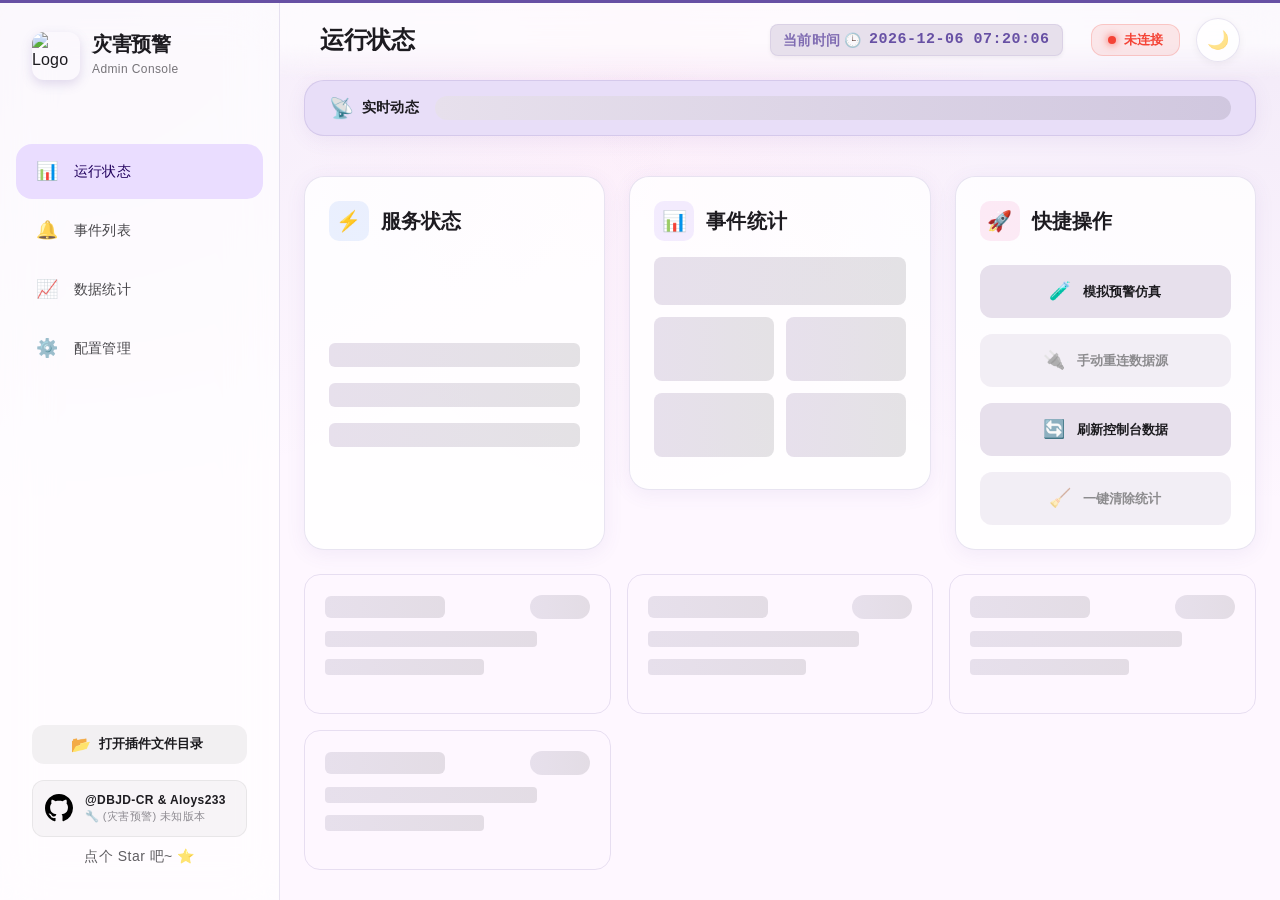
==== commit f5abd369: "feat: 优化连接状态管理逻辑，添加历史记录条件和数据源配置注入" ====
--- a/admin/index.html
+++ b/admin/index.html
@@ -57,7 +57,9 @@
     <div id="root" aria-busy="true" aria-live="polite">
         <!-- 首屏加载骨架屏 -->
         <div id="loading-skeleton" class="boot-loader" role="status" aria-live="polite" aria-atomic="true">
-            <div class="boot-loader__logo" aria-hidden="true">🌍</div>
+            <div class="boot-loader__logo" aria-hidden="true">
+                <img src="../logo.png" alt="" width="56" height="56">
+            </div>
             <div class="boot-loader__title">灾害预警管理端</div>
             <div class="boot-loader__subtitle">正在加载...</div>
             <div class="boot-loader__progress" aria-hidden="true">
--- a/admin/css/style.css
+++ b/admin/css/style.css
@@ -133,11 +133,12 @@
     flex-direction: column;
     align-items: center;
     justify-content: center;
-    color: #fff;
+    color: #1C1B1F;
     font-family: 'Outfit', -apple-system, BlinkMacSystemFont, "Segoe UI", Roboto, sans-serif;
     background:
-        radial-gradient(circle at 20% 20%, rgba(255, 255, 255, 0.12), transparent 42%),
-        linear-gradient(135deg, #667eea 0%, #764ba2 100%);
+        radial-gradient(ellipse at 20% 15%, rgba(103, 80, 164, 0.14), transparent 52%),
+        radial-gradient(ellipse at 80% 85%, rgba(103, 80, 164, 0.09), transparent 52%),
+        #FEF7FF;
     opacity: 1;
     transform: translateZ(0);
     will-change: opacity, transform;
@@ -145,9 +146,11 @@
 
 html.theme-dark .boot-loader,
 body.dark-theme .boot-loader {
+    color: #E6E1E5;
     background:
-        radial-gradient(circle at 20% 20%, rgba(208, 188, 255, 0.14), transparent 42%),
-        linear-gradient(135deg, #1a1630 0%, #2b1f47 100%);
+        radial-gradient(ellipse at 20% 15%, rgba(208, 188, 255, 0.13), transparent 52%),
+        radial-gradient(ellipse at 80% 85%, rgba(103, 80, 164, 0.18), transparent 52%),
+        #141218;
 }
 
 #loading-skeleton.is-exiting {
@@ -164,34 +167,64 @@
     display: flex;
     align-items: center;
     justify-content: center;
-    font-size: 48px;
-    background: rgba(255, 255, 255, 0.18);
-    backdrop-filter: blur(8px);
-    -webkit-backdrop-filter: blur(8px);
-    animation: boot-loader-pulse 2s ease-in-out infinite;
-    will-change: transform, opacity;
+    background: rgba(103, 80, 164, 0.08);
+    border: 1px solid rgba(103, 80, 164, 0.18);
+    box-shadow: 0 4px 24px rgba(103, 80, 164, 0.12);
+    overflow: hidden;
+    animation: boot-loader-float 2.4s ease-in-out infinite;
+    will-change: transform;
+}
+
+.boot-loader__logo img {
+    width: 56px;
+    height: 56px;
+    object-fit: contain;
+    border-radius: 8px;
+}
+
+html.theme-dark .boot-loader__logo,
+body.dark-theme .boot-loader__logo {
+    background: rgba(208, 188, 255, 0.08);
+    border-color: rgba(208, 188, 255, 0.15);
+    box-shadow: 0 4px 24px rgba(0, 0, 0, 0.35);
 }
 
 .boot-loader__title {
-    font-size: 24px;
+    font-size: 22px;
     font-weight: 700;
-    margin-bottom: 12px;
+    margin-bottom: 8px;
     letter-spacing: 0.01em;
+    color: #1C1B1F;
+}
+
+html.theme-dark .boot-loader__title,
+body.dark-theme .boot-loader__title {
+    color: #E6E1E5;
 }
 
 .boot-loader__subtitle {
-    font-size: 14px;
-    opacity: 0.84;
-    margin-bottom: 24px;
+    font-size: 13px;
+    color: #49454F;
+    margin-bottom: 28px;
+}
+
+html.theme-dark .boot-loader__subtitle,
+body.dark-theme .boot-loader__subtitle {
+    color: #CAC4D0;
 }
 
 .boot-loader__progress {
-    width: min(280px, 72vw);
-    height: 4px;
+    width: min(260px, 68vw);
+    height: 3px;
     border-radius: 999px;
     overflow: hidden;
-    background: rgba(255, 255, 255, 0.18);
+    background: rgba(103, 80, 164, 0.12);
     contain: paint;
+}
+
+html.theme-dark .boot-loader__progress,
+body.dark-theme .boot-loader__progress {
+    background: rgba(208, 188, 255, 0.12);
 }
 
 .boot-loader__progress-bar {
@@ -199,17 +232,25 @@
     width: 42%;
     border-radius: 999px;
     background: linear-gradient(90deg,
-        rgba(255, 255, 255, 0.2) 0%,
-        rgba(255, 255, 255, 0.95) 50%,
-        rgba(255, 255, 255, 0.2) 100%);
+        rgba(103, 80, 164, 0.25) 0%,
+        rgba(103, 80, 164, 0.85) 50%,
+        rgba(103, 80, 164, 0.25) 100%);
     animation: boot-loader-progress 1.45s ease-in-out infinite;
     will-change: transform;
     transform: translate3d(-110%, 0, 0) scaleX(0.35);
 }
 
-@keyframes boot-loader-pulse {
-    0%, 100% { transform: scale(1); opacity: 1; }
-    50% { transform: scale(1.05); opacity: 0.85; }
+html.theme-dark .boot-loader__progress-bar,
+body.dark-theme .boot-loader__progress-bar {
+    background: linear-gradient(90deg,
+        rgba(208, 188, 255, 0.2) 0%,
+        rgba(208, 188, 255, 0.9) 50%,
+        rgba(208, 188, 255, 0.2) 100%);
+}
+
+@keyframes boot-loader-float {
+    0%, 100% { transform: translateY(0); }
+    50% { transform: translateY(-7px); }
 }
 
 @keyframes boot-loader-progress {
@@ -671,7 +712,10 @@
     align-items: center;
     gap: 24px;
     border: 1px solid var(--glass-border);
-    transition: all 0.25s cubic-bezier(0.4, 0, 0.2, 1);
+    transition: background-color 0.24s cubic-bezier(0.4, 0, 0.2, 1),
+                border-color 0.24s cubic-bezier(0.4, 0, 0.2, 1),
+                box-shadow 0.24s cubic-bezier(0.4, 0, 0.2, 1),
+                transform 0.24s cubic-bezier(0.4, 0, 0.2, 1);
 }
 
 .mag-badge {
@@ -699,9 +743,64 @@
 body.dark-theme .badge-weather { background: #E65100; color: #FFE0B2; }
 
 .event-card:hover {
-    background: var(--md-sys-color-surface-variant);
-    border-color: var(--md-sys-color-primary);
-    transform: translateX(6px);
+    background: color-mix(in srgb, var(--md-sys-color-surface) 84%, var(--md-sys-color-primary) 16%);
+    border-color: color-mix(in srgb, var(--md-sys-color-primary) 52%, transparent);
+    box-shadow: 0 6px 18px rgba(103, 80, 164, 0.10);
+    transform: translateX(2px);
+}
+
+/* 事件堆叠展开/收起 chip */
+.event-main {
+    flex: 1;
+    min-width: 0;
+}
+
+.update-badge {
+    display: inline-flex;
+    align-items: center;
+    gap: 5px;
+    padding: 5px 11px;
+    border-radius: 999px;
+    background: var(--md-sys-color-primary-container);
+    color: var(--md-sys-color-on-primary-container);
+    font-size: 12px;
+    font-weight: 600;
+    white-space: nowrap;
+    flex-shrink: 0;
+    cursor: pointer;
+    border: none;
+    font-family: inherit;
+    line-height: 1;
+    transition: opacity 0.15s, background 0.15s;
+    user-select: none;
+}
+
+.update-badge:hover {
+    opacity: 0.82;
+}
+
+.update-icon {
+    font-size: 9px;
+    opacity: 0.7;
+    line-height: 1;
+}
+
+.event-group-expanded {
+    background: var(--md-sys-color-surface);
+    border: 1px solid var(--glass-border);
+    border-radius: var(--radius-lg);
+    box-shadow: var(--glass-shadow);
+    transition: background-color 0.26s cubic-bezier(0.4, 0, 0.2, 1),
+                border-color 0.26s cubic-bezier(0.4, 0, 0.2, 1),
+                box-shadow 0.26s cubic-bezier(0.4, 0, 0.2, 1),
+                transform 0.26s cubic-bezier(0.4, 0, 0.2, 1);
+}
+
+.event-group-expanded:hover {
+    background: color-mix(in srgb, var(--md-sys-color-surface) 90%, var(--md-sys-color-primary) 10%);
+    border-color: color-mix(in srgb, var(--md-sys-color-primary) 46%, transparent);
+    box-shadow: 0 8px 22px rgba(103, 80, 164, 0.10);
+    transform: translateY(-1px);
 }
 
 /* 震级图表 (MD3 风格) */
@@ -1268,6 +1367,16 @@
         transform: none !important;
     }
 
+    .event-card,
+    .event-card:hover,
+    .event-group-expanded,
+    .event-group-expanded:hover,
+    .event-group .MuiCollapse-root {
+        transition: none !important;
+        transform: none !important;
+        animation: none !important;
+    }
+
     .boot-loader__progress-bar {
         transform: translate3d(0, 0, 0) scaleX(1);
     }
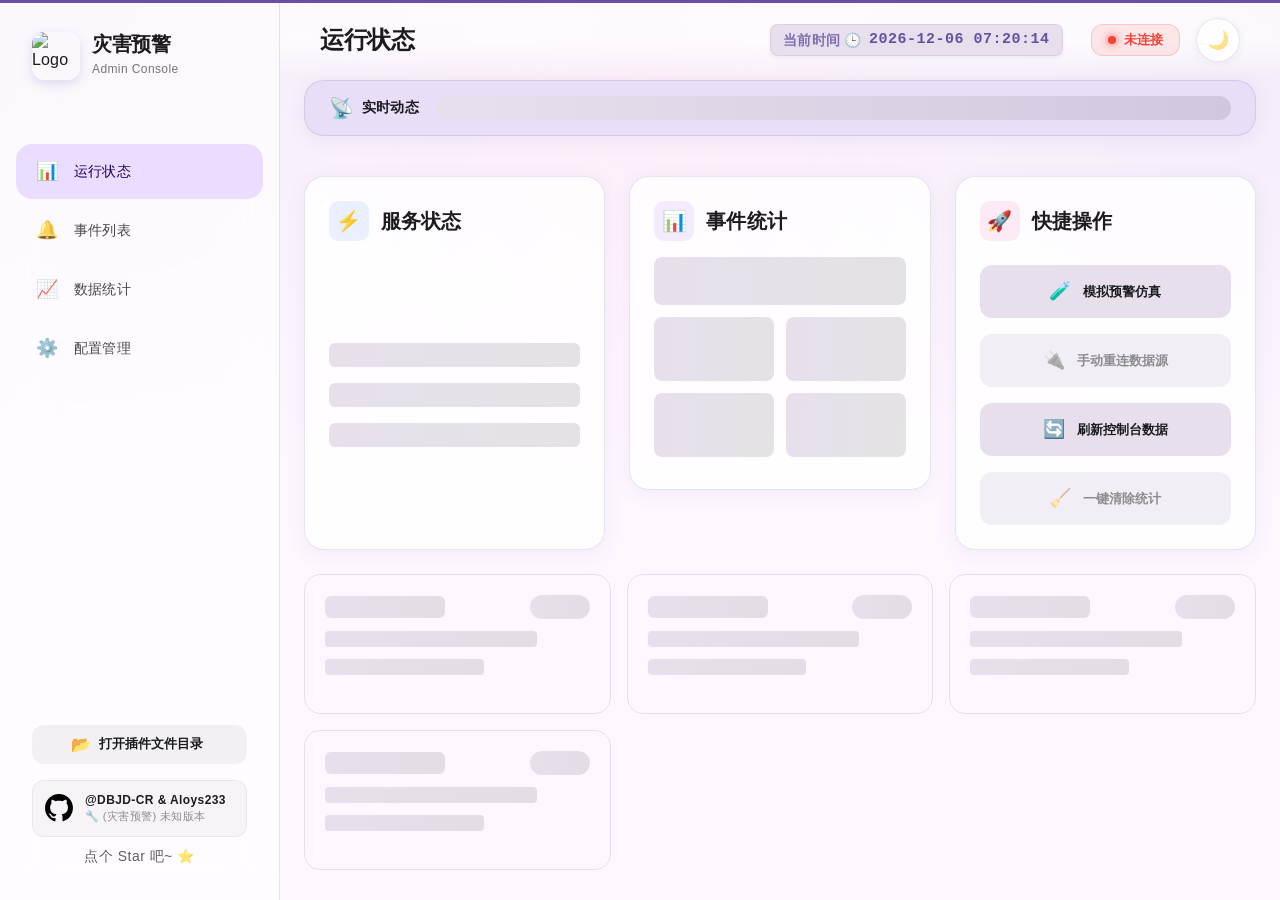
==== commit 8faec502: "Merge pull request #93 from Aloys233/dev feat：添加密码验证，修复最近事件显示问题，优化加载页面" ====
--- a/admin/index.html
+++ b/admin/index.html
@@ -33,6 +33,36 @@
     <!-- 自定义 CSS -->
     <link rel="stylesheet" href="css/style.css">
 
+    <!-- 登录表单样式 -->
+    <style>
+        #bl-loading { display: flex; flex-direction: column; align-items: center; }
+        #bl-login { display: none; flex-direction: column; align-items: center; width: 100%; max-width: 320px; padding: 0 20px; box-sizing: border-box; }
+        .bl-input-wrap { position: relative; width: 100%; margin-bottom: 10px; }
+        .bl-input {
+            width: 100%; padding: 11px 44px 11px 14px; box-sizing: border-box;
+            border: 1.5px solid rgba(103,80,164,0.25); border-radius: 12px;
+            font-size: 14px; font-family: inherit;
+            background: rgba(255,255,255,0.75); color: #1C1B1F;
+            outline: none; transition: border-color .2s, box-shadow .2s;
+        }
+        .bl-input:focus { border-color: #6750A4; box-shadow: 0 0 0 3px rgba(103,80,164,0.1); }
+        html.theme-dark .bl-input, body.dark-theme .bl-input { background: rgba(28,27,31,0.85); border-color: rgba(208,188,255,0.2); color: #E6E1E5; }
+        html.theme-dark .bl-input:focus, body.dark-theme .bl-input:focus { border-color: #D0BCFF; box-shadow: 0 0 0 3px rgba(208,188,255,0.1); }
+        .bl-toggle-pw { position: absolute; right: 10px; top: 50%; transform: translateY(-50%); background: none; border: none; cursor: pointer; font-size: 16px; padding: 2px; line-height: 1; }
+        .bl-submit-btn {
+            width: 100%; padding: 11px 0; border: none; border-radius: 100px;
+            background: #6750A4; color: #fff; font-size: 14px; font-weight: 600;
+            cursor: pointer; font-family: inherit; letter-spacing: .025em;
+            transition: background .2s, opacity .2s; margin-top: 4px;
+        }
+        .bl-submit-btn:hover:not(:disabled) { background: #7F67BE; }
+        .bl-submit-btn:disabled { opacity: .6; cursor: default; }
+        html.theme-dark .bl-submit-btn, body.dark-theme .bl-submit-btn { background: #D0BCFF; color: #371E73; }
+        html.theme-dark .bl-submit-btn:hover:not(:disabled), body.dark-theme .bl-submit-btn:hover:not(:disabled) { background: #E8DDFF; }
+        .bl-error { font-size: 12px; color: #B3261E; min-height: 18px; text-align: center; width: 100%; margin-bottom: 4px; }
+        html.theme-dark .bl-error, body.dark-theme .bl-error { color: #F2B8B5; }
+    </style>
+
     <!-- 核心运行时脚本预加载 -->
     <link rel="preload" href="lib/react.production.min.js" as="script">
     <link rel="preload" href="lib/react-dom.production.min.js" as="script">
@@ -54,9 +84,11 @@
 </head>
 
 <body>
-    <div id="root" aria-busy="true" aria-live="polite">
-        <!-- 首屏加载骨架屏 -->
-        <div id="loading-skeleton" class="boot-loader" role="status" aria-live="polite" aria-atomic="true">
+    <!-- 首屏加载骨架屏（position:fixed，独立于 React 根节点之外，避免 React 挂载时被清除） -->
+    <div id="loading-skeleton" class="boot-loader" role="status" aria-live="polite" aria-atomic="true">
+
+        <!-- 加载动画 -->
+        <div id="bl-loading">
             <div class="boot-loader__logo" aria-hidden="true">
                 <img src="../logo.png" alt="" width="56" height="56">
             </div>
@@ -67,9 +99,114 @@
             </div>
             <span class="visually-hidden">应用资源加载中，请稍候</span>
         </div>
+
+        <!-- 登录表单（需要密码时显示） -->
+        <form id="bl-login" onsubmit="window.__BL_HANDLE_LOGIN(event)">
+            <div class="boot-loader__logo" aria-hidden="true" style="animation:none;">
+                <img src="../logo.png" alt="" width="56" height="56">
+            </div>
+            <div class="boot-loader__title">灾害预警管理端</div>
+            <div class="boot-loader__subtitle" style="margin-bottom:20px;">请输入访问密码</div>
+            <div class="bl-error" id="bl-login-error"></div>
+            <div class="bl-input-wrap">
+                <input id="bl-password" class="bl-input" type="password" placeholder="密码" autocomplete="current-password">
+                <button class="bl-toggle-pw" type="button" id="bl-toggle-pw" title="显示/隐藏密码">👁️</button>
+            </div>
+            <button id="bl-submit" class="bl-submit-btn" type="submit">登录</button>
+        </form>
+
     </div>
 
+    <div id="root" aria-busy="true" aria-live="polite"></div>
+
     <!-- 工具函数 -->
+    <script src="js/utils/auth.js"></script>
+
+    <!-- 认证检查：在 React 加载前完成，登录成功后才放行应用启动 -->
+    <script>
+        (function () {
+            // 标记认证检查尚未完成，阻止 React AuthWrapper 渲染应用
+            window.__ASTRBOT_AUTH_PENDING = true;
+
+            function showLogin() {
+                document.getElementById('bl-loading').style.display = 'none';
+                document.getElementById('bl-login').style.display = 'flex';
+                setTimeout(function () {
+                    var pw = document.getElementById('bl-password');
+                    if (pw) pw.focus();
+                }, 80);
+            }
+
+            function showLoading() {
+                document.getElementById('bl-login').style.display = 'none';
+                document.getElementById('bl-loading').style.display = 'flex';
+            }
+
+            // 切换密码可见性
+            document.getElementById('bl-toggle-pw').addEventListener('click', function () {
+                var pw = document.getElementById('bl-password');
+                pw.type = pw.type === 'password' ? 'text' : 'password';
+                this.textContent = pw.type === 'password' ? '👁️' : '🙈';
+            });
+
+            // 登录提交处理（挂载到全局供 form onsubmit 调用）
+            window.__BL_HANDLE_LOGIN = function (e) {
+                e.preventDefault();
+                var password = document.getElementById('bl-password').value;
+                if (!password) return;
+
+                var errorEl = document.getElementById('bl-login-error');
+                var submitBtn = document.getElementById('bl-submit');
+                errorEl.textContent = '';
+                submitBtn.disabled = true;
+                submitBtn.textContent = '登录中...';
+
+                fetch('/api/login', {
+                    method: 'POST',
+                    headers: { 'Content-Type': 'application/json' },
+                    body: JSON.stringify({ password: password })
+                }).then(function (res) {
+                    return res.json().then(function (data) { return { ok: res.ok, data: data }; });
+                }).then(function (result) {
+                    if (result.ok) {
+                        window.AuthUtil.setToken(result.data.token);
+                        window.__ASTRBOT_AUTH_PENDING = false;
+                        window.dispatchEvent(new Event('auth-ready'));
+                        showLoading();
+                    } else {
+                        errorEl.textContent = result.data.error || '密码错误，请重试';
+                        submitBtn.disabled = false;
+                        submitBtn.textContent = '登录';
+                    }
+                }).catch(function () {
+                    errorEl.textContent = '网络错误，请重试';
+                    submitBtn.disabled = false;
+                    submitBtn.textContent = '登录';
+                });
+            };
+
+            // 检查是否需要认证
+            fetch('/api/auth-info')
+                .then(function (res) { return res.json(); })
+                .then(function (data) {
+                    var token = window.AuthUtil && window.AuthUtil.getToken();
+                    if (!data.auth_required || token) {
+                        // 无需认证或已有令牌，直接放行
+                        window.__ASTRBOT_AUTH_PENDING = false;
+                        window.dispatchEvent(new Event('auth-ready'));
+                    } else {
+                        // 需要认证且无令牌，展示登录界面
+                        showLogin();
+                    }
+                })
+                .catch(function () {
+                    // 无法访问服务端，直接放行
+                    window.__ASTRBOT_AUTH_PENDING = false;
+                    window.dispatchEvent(new Event('auth-ready'));
+                });
+        })();
+    </script>
+
     <script src="js/utils/formatters.js" defer></script>
 
     <!-- Context -->
@@ -150,8 +287,9 @@
                 setTimeout(doHide, delay);
             };
 
-            // 兜底：若应用初始化异常，窗口 load 后仍自动隐藏
+            // 兜底：若应用初始化异常，窗口 load 后仍自动隐藏（登录进行中时跳过）
             window.addEventListener('load', function () {
+                if (window.__ASTRBOT_AUTH_PENDING) return;
                 setTimeout(window.__ASTRBOT_HIDE_BOOTLOADER, 1200);
             }, { once: true });
         })();
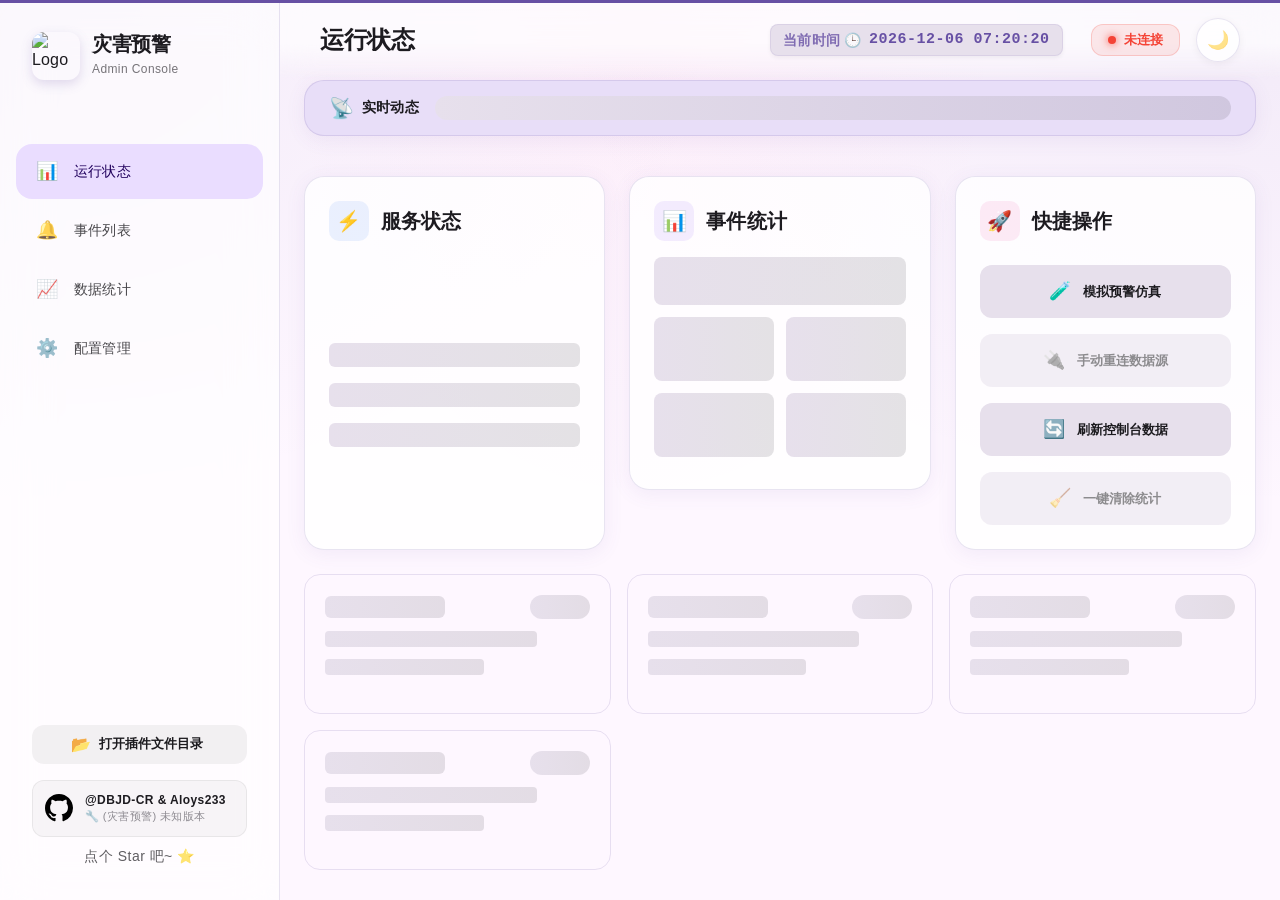
==== commit 0addd8c3: "Merge pull request #95 from Aloys233/dev feat: 优化认证流程，添加防止重复挂载的逻辑，增强用户体验" ====
--- a/admin/index.html
+++ b/admin/index.html
@@ -185,24 +185,52 @@
                 });
             };
 
+            function proceedWithAuth() {
+                window.__ASTRBOT_AUTH_PENDING = false;
+                window.dispatchEvent(new Event('auth-ready'));
+            }
+
             // 检查是否需要认证
             fetch('/api/auth-info')
                 .then(function (res) { return res.json(); })
                 .then(function (data) {
+                    if (!data.auth_required) {
+                        // 无需认证，直接放行
+                        proceedWithAuth();
+                        return;
+                    }
                     var token = window.AuthUtil && window.AuthUtil.getToken();
-                    if (!data.auth_required || token) {
-                        // 无需认证或已有令牌，直接放行
-                        window.__ASTRBOT_AUTH_PENDING = false;
-                        window.dispatchEvent(new Event('auth-ready'));
-                    } else {
+                    if (!token) {
                         // 需要认证且无令牌，展示登录界面
                         showLogin();
-                    }
+                        return;
+                    }
+                    // 有令牌但需要认证：先验证令牌是否仍然有效
+                    // 注意：必须使用 XMLHttpRequest 而非 fetch，
+                    // 避免触发 auth.js 的 fetch 拦截器在 401 时派发 auth-required 事件，
+                    // 那会导致 AuthWrapper 在 React 已挂载时触发不必要的 location.reload()。
+                    var xhr = new XMLHttpRequest();
+                    xhr.open('GET', '/api/status', true);
+                    xhr.setRequestHeader('Authorization', 'Bearer ' + token);
+                    xhr.onreadystatechange = function () {
+                        if (xhr.readyState !== 4) return;
+                        if (xhr.status === 401) {
+                            // 令牌已失效（如插件重载后 token 重置），清除并要求重新登录
+                            window.AuthUtil.clearToken();
+                            showLogin();
+                        } else if (xhr.status === 0) {
+                            // 网络错误，直接放行
+                            proceedWithAuth();
+                        } else {
+                            // 令牌有效，直接放行
+                            proceedWithAuth();
+                        }
+                    };
+                    xhr.send();
                 })
                 .catch(function () {
                     // 无法访问服务端，直接放行
-                    window.__ASTRBOT_AUTH_PENDING = false;
-                    window.dispatchEvent(new Event('auth-ready'));
+                    proceedWithAuth();
                 });
         })();
     </script>
